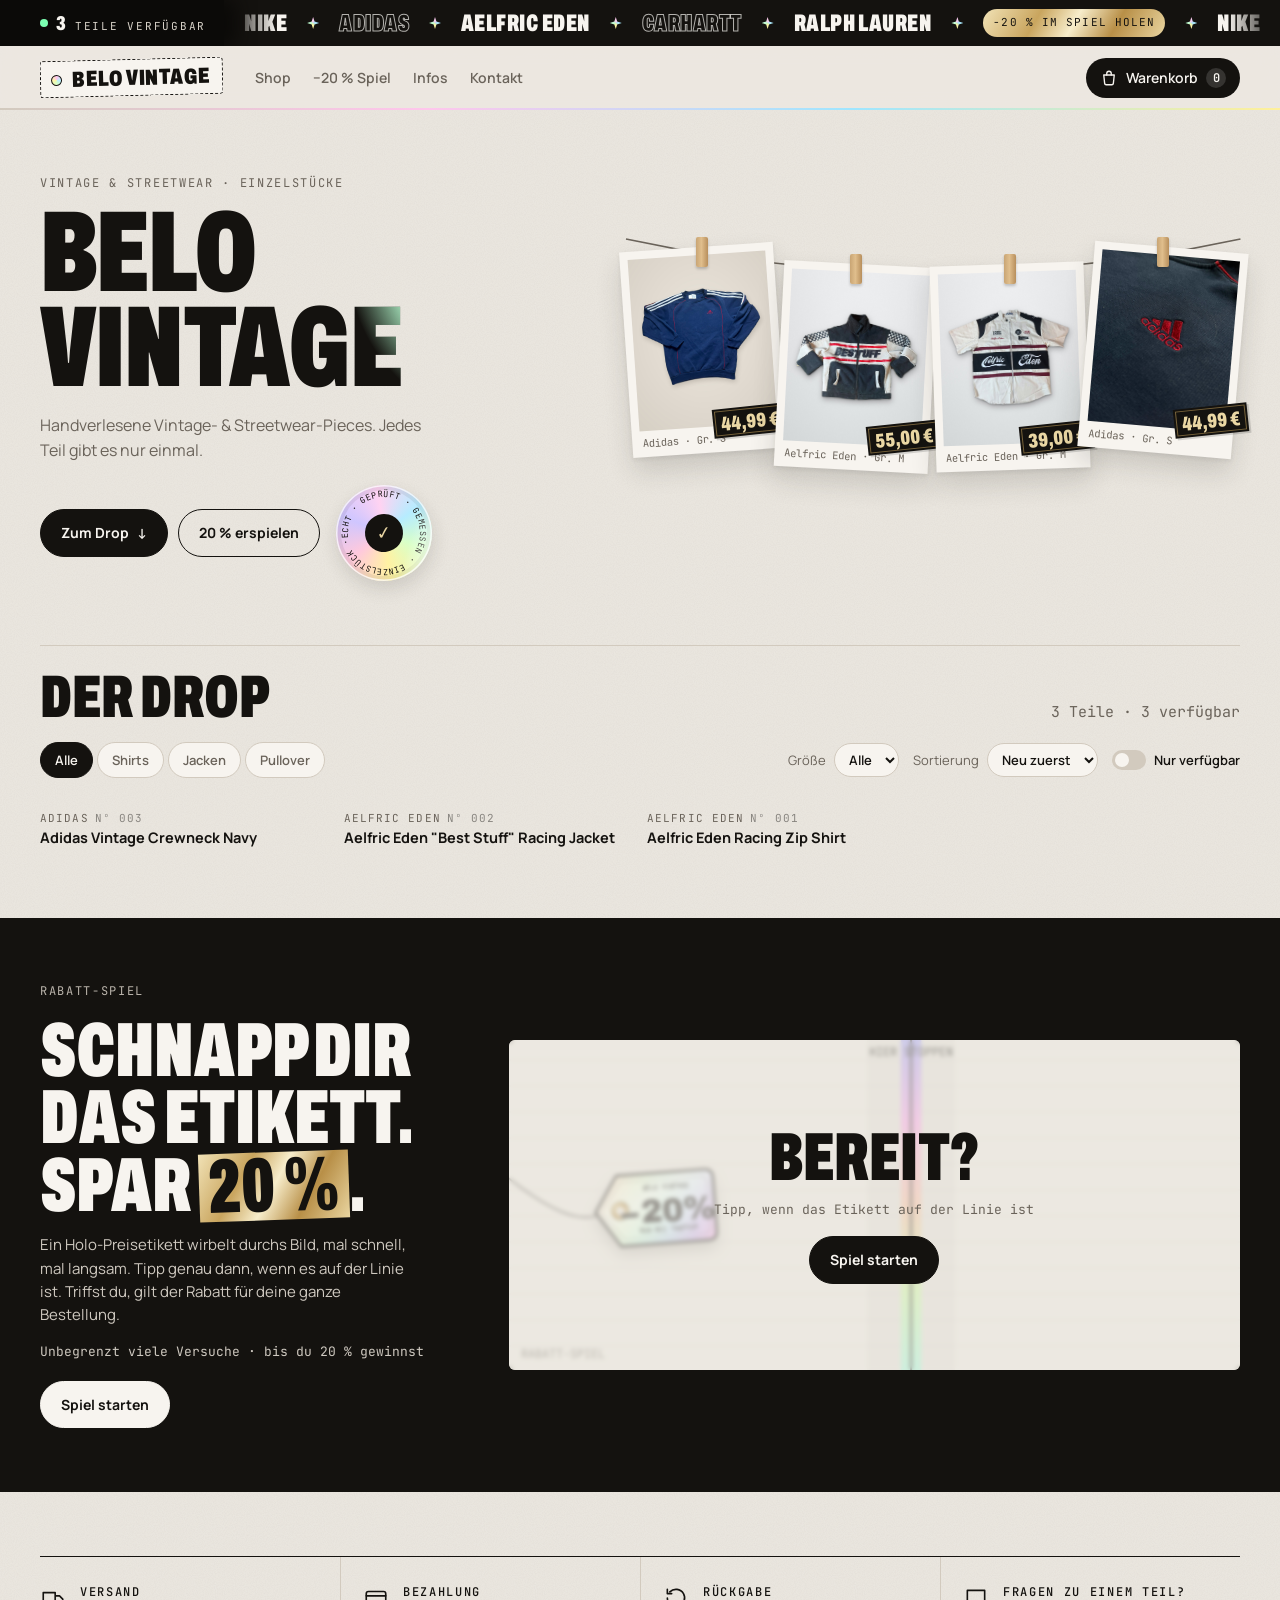
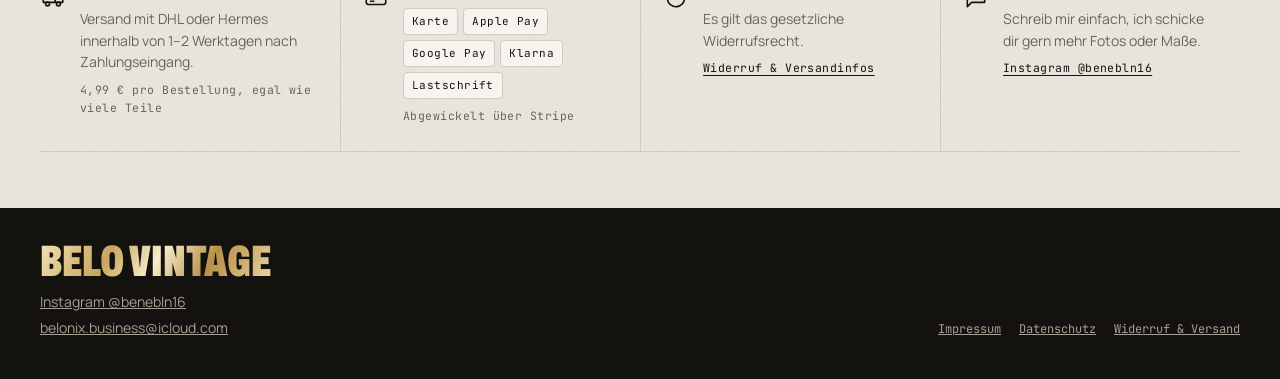
==== index.html @ 085a9367 "Refresh product data cache version" ====
<!doctype html>
<html lang="de">
<head>
<meta charset="utf-8">
<meta name="viewport" content="width=device-width, initial-scale=1, viewport-fit=cover">
<title>Vintage Shop</title>
<meta name="description" content="Handverlesene Vintage- und Streetwear-Teile. Jedes Teil gibt es nur einmal.">
<meta name="theme-color" content="#14120F">
<link rel="preconnect" href="https://fonts.googleapis.com">
<link rel="preconnect" href="https://fonts.gstatic.com" crossorigin>
<link rel="stylesheet" href="https://fonts.googleapis.com/css2?family=Archivo:wdth,wght@62..125,500;62..125,700;62..125,900&family=Manrope:wght@400;500;600;700&family=JetBrains+Mono:wght@400;500&display=swap">
<link rel="stylesheet" href="style.css?v=20261013-7">
</head>
<body>

<div class="drops">
  <a class="drops-live" href="#shop"><i aria-hidden="true"></i><span class="lv" id="lv" hidden><b id="live-v">0</b> im Shop</span><span class="lv-sep" id="lv-sep" hidden></span><span><b id="drops-n">0</b> <span class="hide-s">Teile</span> verfügbar</span></a>
  <div class="drops-run" aria-hidden="true"><div class="track" id="ticker"></div></div>
</div>

<header class="bar">
  <a class="logo" href="#" aria-label="Zur Startseite"><span class="hole" aria-hidden="true"></span><span id="logo">VINTAGE</span></a>
  <nav class="links">
    <a href="#shop">Shop</a>
    <a href="#spiel">−20 % Spiel</a>
    <a href="#info">Infos</a>
    <a href="#kontakt">Kontakt</a>
  </nav>
  <div class="bar-r">
    <span class="live" id="live"><i></i><span id="live-n">0</span> verfügbar</span>
    <button class="cartbtn" id="cart-btn" type="button" aria-label="Warenkorb öffnen, 0 Teile">
      <svg viewBox="0 0 24 24" fill="none" stroke="currentColor" stroke-width="1.8" stroke-linecap="round" stroke-linejoin="round" aria-hidden="true"><path d="M5 8h14l-1.2 11.2a2 2 0 0 1-2 1.8H8.2a2 2 0 0 1-2-1.8z"/><path d="M9 8V6a3 3 0 0 1 6 0v2"/></svg>
      <span class="lbl">Warenkorb</span><span class="cnt" id="cart-n">0</span>
    </button>
  </div>
</header>

<section class="hero">
  <div class="hero-txt">
    <p class="kicker mono">Vintage &amp; Streetwear · Einzelstücke</p>
    <h1 id="hero-name">VINTAGE</h1>
    <p class="slogan" id="hero-slogan"></p>
    <div class="hero-cta">
      <a class="btn" href="#shop">Zum Drop <span aria-hidden="true">↓</span></a>
      <a class="btn line" href="#spiel" id="hero-game">20 % erspielen</a>
      <div class="seal" aria-hidden="true">
        <svg viewBox="0 0 120 120"><defs><path id="sealp" d="M60 60 m-45 0 a45 45 0 1 1 90 0 a45 45 0 1 1 -90 0"/></defs><text><textPath href="#sealp" textLength="282">ECHT · GEPRÜFT · GEMESSEN · EINZELSTÜCK ·</textPath></text></svg>
        <span class="seal-c">✓</span>
      </div>
    </div>
  </div>
  <div class="leine" id="leine" aria-label="Neue Teile"></div>
</section>

<main id="shop" class="wrap">
  <div class="shop-h">
    <h2>Der Drop</h2>
    <span class="mono muted" id="count"></span>
  </div>
  <div class="filterbar" id="filterbar">
    <div class="seg" id="cats" role="group" aria-label="Kategorie"></div>
    <div class="fright">
      <label class="field"><span>Größe</span><select id="f-size"><option value="">Alle</option></select></label>
      <label class="field"><span>Sortierung</span>
        <select id="f-sort">
          <option value="neu">Neu zuerst</option>
          <option value="preis-auf">Preis ↑</option>
          <option value="preis-ab">Preis ↓</option>
        </select></label>
      <label class="switch"><input type="checkbox" id="f-avail"><span class="knob" aria-hidden="true"></span>Nur verfügbar</label>
    </div>
  </div>
  <div class="grid" id="grid"></div>
</main>

<section class="game" id="spiel">
  <div class="game-in">
    <div class="game-txt">
      <p class="mono kicker">Rabatt-Spiel</p>
      <h2>Schnapp dir das Etikett. Spar <span class="hl">20&nbsp;%</span>.</h2>
      <p>Ein Holo-Preisetikett wirbelt durchs Bild, mal schnell, mal langsam. Tipp genau dann, wenn es auf der Linie ist. Triffst du, gilt der Rabatt für deine ganze Bestellung.</p>
      <div class="tries" id="tries"></div>
      <button class="btn" type="button" id="play-btn">Spiel starten</button>
    </div>
    <div class="stage" id="stage" tabindex="0" aria-label="Spielfeld. Tippen, Klicken oder Leertaste stoppt das Etikett.">
      <canvas id="gcv"></canvas>
      <div class="result" id="result"><div class="res-in" id="res-in"></div></div>
    </div>
  </div>
</section>

<section id="info" class="wrap"><div class="service">
  <div class="svc">
    <svg viewBox="0 0 24 24" aria-hidden="true"><path d="M3 7h11v9H3zM14 10h4l3 3v3h-7z"/><circle cx="7" cy="17.5" r="1.8"/><circle cx="17" cy="17.5" r="1.8"/></svg>
    <div><h3>Versand</h3><p id="ship-text"></p><p class="svc-sub" id="ship-cost"></p></div>
  </div>
  <div class="svc">
    <svg viewBox="0 0 24 24" aria-hidden="true"><rect x="3" y="6" width="18" height="12" rx="2"/><path d="M3 10h18M7 15h3"/></svg>
    <div><h3>Bezahlung</h3><div class="pay" id="pay-chips"></div><p class="svc-sub">Abgewickelt über Stripe</p></div>
  </div>
  <div class="svc">
    <svg viewBox="0 0 24 24" aria-hidden="true"><path d="M4 12a8 8 0 1 0 2.3-5.6"/><path d="M4 4v4h4"/></svg>
    <div><h3>Rückgabe</h3><p>Es gilt das gesetzliche Widerrufsrecht.</p><p class="svc-sub"><a href="widerruf.html">Widerruf &amp; Versandinfos</a></p></div>
  </div>
  <div class="svc">
    <svg viewBox="0 0 24 24" aria-hidden="true"><path d="M4 5h16v11H8l-4 4z"/></svg>
    <div><h3>Fragen zu einem Teil?</h3><p id="ask-text">Schreib mir einfach, ich schicke dir gern mehr Fotos oder Maße.</p><p class="svc-sub" id="ask-link"></p></div>
  </div>
</div></section>

<footer id="kontakt" class="foot">
  <div class="wrap foot-in">
    <div>
      <div class="foot-name" id="foot-name">VINTAGE</div>
      <div class="contact" id="contact"></div>
    </div>
    <nav class="legal"><a href="impressum.html">Impressum</a><a href="datenschutz.html">Datenschutz</a><a href="widerruf.html">Widerruf &amp; Versand</a></nav>
  </div>
</footer>

<!-- Produkt + Checkout (Seitenpanel / Bottom-Sheet) -->
<div class="scrim" id="scrim" hidden></div>
<aside class="drawer" id="drawer" role="dialog" aria-modal="true" aria-labelledby="d-title" hidden>
  <div class="d-head">
    <button class="icon-btn" id="d-back" type="button" aria-label="Zurück" hidden>←</button>
    <span class="mono d-step" id="d-step">Artikel</span>
    <button class="icon-btn" id="d-close" type="button" aria-label="Schließen">✕</button>
  </div>

  <section class="d-body" id="step-item">
    <div class="gal">
      <button class="cardbtn" id="card-btn" type="button"><span class="cb-holo" aria-hidden="true"></span>Holo-Karte</button>
      <div class="carousel" id="carousel"></div>
      <button class="gnav prev" id="g-prev" type="button" aria-label="Vorheriges Foto">‹</button>
      <button class="gnav next" id="g-next" type="button" aria-label="Nächstes Foto">›</button>
      <span class="gcount mono" id="g-count"></span>
    </div>
    <div class="thumbs" id="thumbs"></div>
    <p class="mono d-brand" id="d-brand"></p>
    <h2 id="d-title"></h2>
    <p class="d-price" id="d-price"></p>
    <dl class="specs" id="d-specs"></dl>
    <p class="d-desc" id="d-desc"></p>
    <div class="d-actions" id="d-actions"></div>
  </section>

  <section class="d-body" id="step-checkout" hidden>
    <h2 class="cart-h">Dein Warenkorb</h2>
    <div class="cartlist" id="cartlist"></div>
    <div class="cart-empty" id="cart-empty" hidden>
      <p>Dein Warenkorb ist leer.</p>
      <button class="buy ghost" type="button" id="cart-shop">Zum Shop</button>
    </div>
    <div id="cart-pay">
      <p class="cart-note mono">Jedes Teil gibt es nur einmal. Reserviert ist es erst nach der Zahlung.</p>
      <div class="sum" id="sum"></div>
      <div class="codeinfo" id="codeinfo" hidden></div>
      <div class="pay cart-pay-chips" id="cart-chips"></div>
      <p class="cart-addr">Lieferadresse und Zahlung gibst du auf der nächsten Seite ein.</p>
      <label class="agree"><input type="checkbox" id="c-agree"><span>Ich habe die <a href="widerruf.html" target="_blank">Widerrufsbelehrung</a> und die <a href="datenschutz.html" target="_blank">Datenschutzerklärung</a> gelesen.</span></label>
      <p class="err" id="c-err" role="alert"></p>
      <button class="buy" type="button" id="pay-btn">Zahlungspflichtig bestellen</button>
      <p class="demo-note" id="demo-note" hidden>Demo-Modus: Bezahlsystem noch nicht verbunden. Es wird nichts abgebucht.</p>
    </div>
  </section>

  <section class="d-body done" id="step-done" hidden>
    <div class="check-big" aria-hidden="true">✓</div>
    <h2>Danke für deine Bestellung!</h2>
    <p id="done-text"></p>
    <div class="ordercard" id="done-card"></div>
    <button class="buy ghost" type="button" id="done-close">Weiter stöbern</button>
  </section>
</aside>

<!-- Holo-Sammelkarte -->
<div class="tc-wrap" id="tc-wrap" hidden role="dialog" aria-modal="true" aria-label="Holo-Sammelkarte">
  <div class="tc-top"><span class="mono">Sammelkarte</span><button class="icon-btn" id="tc-close" type="button" aria-label="Schließen">✕</button></div>
  <div class="tc-stage" id="tc-stage">
    <div class="tc" id="tc">
      <div class="tc-face tc-front" id="tc-front"></div>
      <div class="tc-face tc-back" id="tc-back"></div>
    </div>
  </div>
  <p class="tc-hint mono" id="tc-hint">Bewegen zum Glänzen · Tippen zum Umdrehen</p>
  <button class="btn line tc-gyro" id="tc-gyro" type="button" hidden>Handy-Neigung aktivieren</button>
</div>

<div class="toast" id="toast" role="status" aria-live="polite"></div>

<script src="produkte.js?v=20261013-8"></script>
<script src="app.js?v=20261013-7"></script>
</body>
</html>
---- style.css ----
/* ==========================================================
   BELO VINTAGE – Design
   Idee: Hängeetikett-Logo, Wäscheleine mit echten Fotos,
   gelbe Preisaufkleber, warmes Greige wie ungebleichte Baumwolle.
   ========================================================== */
:root{
  --bg:#ECE8E1; --paper:#F7F4EF; --tile:#E1DBD1; --ink:#14120F; --muted:#6A635A; --line:#D2CABE;
  --tag:#D9C08A; --champ:#EAD7A4; --good:#2E5E48; --bad:#A3352A;
  --foil:linear-gradient(120deg,#F1E2B6 0%,#C9A55E 30%,#F7EDCB 50%,#B88F47 72%,#E9D5A0 100%);
  --display:"Archivo","Arial Narrow",Impact,sans-serif;
  --body:"Manrope",system-ui,-apple-system,"Segoe UI",sans-serif;
  --mono:"JetBrains Mono",ui-monospace,Menlo,monospace;
  color-scheme:light;
}
*{box-sizing:border-box}
html{scroll-behavior:smooth;scroll-padding-top:80px}
body{margin:0;background:var(--bg);color:var(--ink);font-family:var(--body);font-size:15px;line-height:1.55;-webkit-font-smoothing:antialiased}
img{max-width:100%;display:block}
a{color:inherit}
button{font:inherit;color:inherit}
[hidden]{display:none!important}
:focus-visible{outline:2px solid var(--ink);outline-offset:3px}
.mono{font-family:var(--mono)}
.muted{color:var(--muted)}
.wrap{max-width:1360px;margin:0 auto;padding-inline:clamp(16px,4vw,40px)}

/* Papier-Korn auf dem Hintergrund, wie ungebleichte Baumwolle */
body{background-color:var(--bg);background-image:url("data:image/svg+xml,%3Csvg xmlns='http://www.w3.org/2000/svg' width='160' height='160'%3E%3Cfilter id='n'%3E%3CfeTurbulence type='fractalNoise' baseFrequency='.9' numOctaves='2' stitchTiles='stitch'/%3E%3CfeColorMatrix values='0 0 0 0 .17 0 0 0 0 .16 0 0 0 0 .14 0 0 0 .07 0'/%3E%3C/filter%3E%3Crect width='160' height='160' filter='url(%23n)'/%3E%3C/svg%3E")}

/* Drop-Leiste ganz oben */
.drops{display:flex;align-items:stretch;height:46px;background:var(--ink);color:var(--paper);overflow:hidden;position:relative}
.drops-live{flex:none;display:flex;align-items:center;gap:8px;padding:0 18px 0 clamp(16px,4vw,40px);background:#0B0A08;font-family:var(--mono);font-size:11px;letter-spacing:.16em;text-transform:uppercase;text-decoration:none;color:#D9D3C9;position:relative;z-index:2;box-shadow:12px 0 18px #0B0A08}
.drops-live .lv b,.drops-live b{font-family:var(--display);font-weight:900;font-stretch:70%;font-size:20px;letter-spacing:0;color:var(--paper)}
.lv-sep{width:1px;height:16px;background:rgba(255,255,255,.2);margin:0 4px}
.drops-live i{width:8px;height:8px;border-radius:50%;background:#7CFFB2;box-shadow:0 0 0 0 rgba(124,255,178,.6);animation:ping 1.8s ease-out infinite}
@keyframes ping{0%{box-shadow:0 0 0 0 rgba(124,255,178,.55)}100%{box-shadow:0 0 0 10px rgba(124,255,178,0)}}
.drops-run{flex:1;min-width:0;display:flex;align-items:center;-webkit-mask-image:linear-gradient(90deg,transparent,#000 5%,#000 95%,transparent);mask-image:linear-gradient(90deg,transparent,#000 5%,#000 95%,transparent)}
.drops .track{display:flex;align-items:center;width:max-content;animation:tape 48s linear infinite}
.drops:hover .track{animation-play-state:paused}
.drops .m{font-family:var(--display);font-weight:900;font-stretch:62%;font-size:24px;line-height:1;text-transform:uppercase;letter-spacing:.02em;padding:0 20px;white-space:nowrap}
.drops .m.o{color:transparent;-webkit-text-stroke:1px rgba(248,246,242,.7)}
.drops .spark{flex:none;width:12px;height:12px;background:conic-gradient(from var(--holo-a),#ffc6ec,#9fe6ff,#fff09a,#b9ffd2,#ffc6ec);clip-path:polygon(50% 0,62% 38%,100% 50%,62% 62%,50% 100%,38% 62%,0 50%,38% 38%);animation:holospin 3s linear infinite}
.drops .note{font-family:var(--mono);font-size:11px;letter-spacing:.1em;text-transform:uppercase;white-space:nowrap;background:var(--foil);color:var(--ink);padding:5px 10px;border-radius:999px;margin:0 20px}
@keyframes tape{to{transform:translateX(-50%)}}
@media (max-width:520px){.hide-s{display:none}.drops .m{font-size:20px;padding:0 14px}}

/* Kopfzeile: Milchglas mit Holo-Linie */
.bar{position:sticky;top:env(safe-area-inset-top,0px);z-index:20;background:rgba(236,232,225,.92);-webkit-backdrop-filter:blur(14px) saturate(1.4);backdrop-filter:blur(14px) saturate(1.4);display:flex;align-items:center;gap:20px;padding:12px clamp(16px,4vw,40px)}
.bar::after{content:"";position:absolute;left:0;right:0;bottom:0;height:1.5px;background:linear-gradient(90deg,var(--line),#ffc6ec,#9fe6ff,#fff09a,#b9ffd2,var(--line),var(--line));background-size:200% 100%;animation:line 6s linear infinite}
@keyframes line{to{background-position:-200% 0}}
.logo{position:relative;display:inline-flex;align-items:center;gap:10px;text-decoration:none;font-family:var(--display);font-weight:900;font-stretch:72%;font-size:22px;letter-spacing:.02em;text-transform:uppercase;line-height:1;padding:7px 12px 6px 10px;border:1.5px dashed var(--ink);border-radius:3px;background:var(--paper);transform:rotate(-1.5deg)}
.logo .hole{width:11px;height:11px;border-radius:50%;border:1.5px solid var(--ink);background:conic-gradient(from var(--holo-a),#ffc6ec,#b8ecff,#d6ffc4,#fff3a6,#ffc6ec);flex:none;animation:holospin 4s linear infinite}
/* Holo-Folie im Logo: ein Glanzstreifen läuft alle paar Sekunden drüber */
#logo{background:linear-gradient(105deg,var(--ink) 0 38%,#7fd8ff 43%,#ff9fe0 47%,#ffe27a 51%,#8dffc0 55%,var(--ink) 61% 100%);background-size:300% 100%;background-position:100% 0;-webkit-background-clip:text;background-clip:text;color:transparent;animation:foil 4.5s cubic-bezier(.5,0,.3,1) infinite}
@keyframes foil{0%{background-position:100% 0}55%,100%{background-position:0 0}}
@property --holo-a{syntax:"<angle>";inherits:false;initial-value:0deg}
@keyframes holospin{to{--holo-a:360deg}}
.links{display:flex;gap:22px;margin-left:12px}
.links a{text-decoration:none;font-weight:600;font-size:14px;color:var(--muted)}
.links a:hover{color:var(--ink)}
.bar-r{margin-left:auto;display:flex;gap:10px;align-items:center}
.bar .live{display:none!important}
.live{display:inline-flex;align-items:center;gap:7px;font-family:var(--mono);font-size:12px;color:var(--muted)}
.live i{width:7px;height:7px;border-radius:50%;background:var(--good);box-shadow:0 0 0 3px rgba(46,94,72,.18)}
.cartbtn{display:inline-flex;align-items:center;gap:8px;background:var(--ink);color:var(--paper);border:0;border-radius:999px;padding:9px 14px;cursor:pointer;font-weight:600;font-size:14px}
.cartbtn svg{width:18px;height:18px}
.cartbtn .cnt{font-family:var(--mono);font-size:12px;min-width:20px;height:20px;border-radius:10px;display:grid;place-items:center;background:rgba(255,255,255,.14)}
.cartbtn.has .cnt{background:var(--foil);color:var(--ink)}
.cartbtn.bump{animation:bump .4s}
@keyframes bump{40%{transform:scale(1.12)}}
@media (max-width:820px){.links{display:none}.live{display:none}}
@media (max-width:420px){.cartbtn .lbl{display:none}}

/* Hero mit Wäscheleine */
.hero{display:grid;grid-template-columns:minmax(0,1fr) minmax(0,1.15fr);gap:clamp(20px,4vw,56px);align-items:center;padding:clamp(28px,5vw,64px) clamp(16px,4vw,40px) clamp(36px,5vw,72px);max-width:1360px;margin:0 auto}
.kicker{font-size:12px;letter-spacing:.14em;text-transform:uppercase;color:var(--muted);margin:0 0 14px}
.hero h1{margin:0;font-family:var(--display);font-weight:900;font-stretch:62%;font-size:clamp(64px,9vw,160px);line-height:.82;letter-spacing:-.01em;text-transform:uppercase;text-wrap:balance;
  /* Holo-Schimmer, folgt der Maus (Position kommt aus app.js) */
  background:radial-gradient(circle at var(--mx,30%) var(--my,45%),#ffc6ec 0,#9fe6ff 9%,#fff09a 16%,#b9ffd2 23%,rgba(43,41,37,0) 34%),linear-gradient(var(--ink),var(--ink));
  -webkit-background-clip:text;background-clip:text;color:transparent}
.hero{position:relative}
.seal{position:relative;width:96px;height:96px;margin-left:6px;border-radius:50%;flex:none;display:grid;place-items:center;
  background:conic-gradient(from var(--holo-a),#ffd3f2,#b6ecff,#d9ffc8,#fff2a3,#ffc9dc,#cfc6ff,#ffd3f2);
  box-shadow:inset 0 0 0 1.5px rgba(255,255,255,.75),inset 0 0 0 5px rgba(43,41,37,.08),0 8px 18px rgba(43,41,37,.14);
  animation:holospin 6s linear infinite;transform:rotate(-8deg);overflow:hidden}
.seal::after{content:"";position:absolute;inset:0;background:linear-gradient(115deg,transparent 35%,rgba(255,255,255,.85) 50%,transparent 65%);background-size:250% 100%;animation:sheen 3.2s ease-in-out infinite}
@keyframes sheen{0%{background-position:120% 0}60%,100%{background-position:-60% 0}}
.seal svg{position:absolute;inset:0;width:100%;height:100%;animation:turn 20s linear infinite}
.seal text{font-family:var(--mono);font-size:10.5px;letter-spacing:.06em;fill:var(--ink)}
.seal-c{position:relative;z-index:1;width:38px;height:38px;border-radius:50%;background:var(--ink);color:var(--champ);display:grid;place-items:center;font-weight:800;font-size:18px}
@keyframes turn{to{transform:rotate(360deg)}}
.slogan{max-width:40ch;color:var(--muted);margin:18px 0 22px;font-size:16px}
.hero-cta{display:flex;gap:10px;flex-wrap:wrap;align-items:center}
.btn{display:inline-flex;align-items:center;gap:8px;background:var(--ink);color:var(--paper);border:1.5px solid var(--ink);border-radius:999px;padding:12px 20px;font-weight:700;font-size:14px;text-decoration:none;cursor:pointer}
.btn:not(.line):hover{background:linear-gradient(var(--ink),var(--ink)) padding-box,conic-gradient(from var(--holo-a),#ffc6ec,#9fe6ff,#fff09a,#b9ffd2,#ffc6ec) border-box;border-color:transparent;color:var(--paper);animation:holospin 2.5s linear infinite}
.btn.line{background:none;color:var(--ink)}
.btn.line:hover{background:var(--foil);border-color:#B88F47}
.btn:disabled{opacity:.4;cursor:not-allowed}
.leine{position:relative;min-height:calc(clamp(100px,12vw,170px) * 1.25 + 100px)}
.leine svg.rope{position:absolute;left:0;top:0;width:100%;height:60px;overflow:visible}
.leine svg.rope path{fill:none;stroke:var(--muted);stroke-width:1.6}
.peg{position:absolute;top:0;width:clamp(100px,12vw,170px);margin:0;cursor:pointer;transform-origin:50% 0;animation:sway var(--d,5s) ease-in-out infinite alternate;background:none;border:0;padding:0}
.peg .pic{display:block;background:var(--paper);padding:8px 8px 26px;box-shadow:0 14px 26px rgba(43,41,37,.16),0 2px 4px rgba(43,41,37,.08);transform:rotate(var(--r,0deg))}
.peg img{width:100%;aspect-ratio:4/5;object-fit:cover;background:var(--tile)}
.peg .cap{position:absolute;left:10px;right:10px;bottom:6px;font-family:var(--mono);font-size:10.5px;color:var(--muted);text-align:left;white-space:nowrap;overflow:hidden;text-overflow:ellipsis}
.peg .pin{position:absolute;top:-10px;left:50%;width:12px;height:30px;margin-left:-6px;border-radius:2px;background:linear-gradient(90deg,#C9A574,#E0BE8C 45%,#B88F5C);box-shadow:0 2px 3px rgba(0,0,0,.2);z-index:2}
.peg .price{position:absolute;right:-8px;bottom:18px;background:var(--ink);color:var(--champ);outline:1px solid rgba(201,165,94,.55);outline-offset:-3px;font-family:var(--display);font-weight:900;font-stretch:70%;font-size:20px;line-height:1;padding:5px 8px 4px;transform:rotate(-6deg);box-shadow:2px 2px 0 rgba(0,0,0,.15)}
@keyframes sway{from{transform:rotate(-1.6deg)}to{transform:rotate(1.6deg)}}
@media (max-width:860px){.hero{grid-template-columns:1fr}}

/* Shop */
.shop-h{display:flex;flex-wrap:wrap;justify-content:space-between;align-items:baseline;gap:6px 16px;padding-top:24px;border-top:1px solid var(--line)}
.shop-h h2{white-space:nowrap}
.shop-h h2,.info h2{margin:0;font-family:var(--display);font-weight:900;font-stretch:66%;font-size:clamp(36px,5vw,60px);line-height:.9;text-transform:uppercase}
.filterbar{display:flex;justify-content:space-between;gap:14px;flex-wrap:wrap;align-items:center;padding-block:18px 22px}
.seg{display:flex;gap:4px;flex-wrap:wrap}
.seg button{border:1px solid var(--line);background:var(--paper);border-radius:999px;padding:7px 14px;font-weight:600;font-size:13px;cursor:pointer;color:var(--muted)}
.seg button[aria-pressed="true"]{background:var(--ink);border-color:var(--ink);color:var(--paper)}
.fright{display:flex;gap:14px;flex-wrap:wrap;align-items:center}
.field{display:flex;align-items:center;gap:8px;font-size:13px;color:var(--muted)}
.field select{font:inherit;font-weight:600;color:var(--ink);background:var(--paper);border:1px solid var(--line);border-radius:999px;padding:6px 10px}
.switch{display:inline-flex;align-items:center;gap:8px;font-size:13px;font-weight:600;cursor:pointer}
.switch input{position:absolute;opacity:0;width:1px;height:1px}
.switch .knob{width:34px;height:20px;border-radius:10px;background:var(--line);position:relative;transition:.2s}
.switch .knob::after{content:"";position:absolute;left:3px;top:3px;width:14px;height:14px;border-radius:50%;background:var(--paper);transition:.2s}
.switch input:checked+.knob{background:var(--ink)}
.switch input:checked+.knob::after{left:17px}
.switch input:focus-visible+.knob{outline:2px solid var(--ink);outline-offset:2px}

.grid{display:grid;grid-template-columns:repeat(4,minmax(0,1fr));gap:30px 14px;padding-bottom:40px}
@media (max-width:1050px){.grid{grid-template-columns:repeat(3,minmax(0,1fr))}}
@media (max-width:720px){.grid{grid-template-columns:repeat(2,minmax(0,1fr));gap:24px 10px}}
.card{display:flex;flex-direction:column;gap:10px;background:none;border:0;padding:0;text-align:left;cursor:pointer;min-width:0}
.media{position:relative;display:block;aspect-ratio:4/5;max-width:100%;background:var(--tile);overflow:hidden;border-radius:4px}
.media img{position:absolute;inset:0;width:100%;height:100%;object-fit:cover;transition:opacity .35s,transform .6s}
.media img.alt{opacity:0}
.card:hover .media img.alt{opacity:1}
.card:hover .media img{transform:scale(1.03)}
.media{transform:perspective(900px) rotateX(var(--rx,0deg)) rotateY(var(--ry,0deg));transition:transform .25s ease-out,box-shadow .25s}
.card:hover .media{box-shadow:0 18px 30px rgba(43,41,37,.16)}
.media::after{content:"";position:absolute;inset:0;z-index:1;pointer-events:none;background:linear-gradient(115deg,transparent 30%,rgba(255,198,236,.45) 42%,rgba(159,230,255,.45) 50%,rgba(255,240,154,.45) 58%,transparent 70%);background-size:250% 100%;background-position:130% 0;mix-blend-mode:soft-light;transition:background-position 1s ease}
.card:hover .media::after{background-position:-30% 0}
.meta .no{color:var(--ink);opacity:.45;margin-left:6px}
.pill{position:absolute;left:8px;top:8px;font-family:var(--mono);font-size:11px;letter-spacing:.06em;text-transform:uppercase;background:var(--paper);padding:3px 8px;border-radius:3px;z-index:2}
.pill.new{background:var(--ink);color:var(--paper)}
.pill.incart{background:var(--good);color:#fff}
.size{position:absolute;right:8px;top:8px;font-family:var(--mono);font-size:11px;background:var(--paper);padding:3px 7px;border-radius:3px;z-index:2}
.sticker{position:absolute;right:8px;bottom:10px;z-index:2;background:var(--ink);color:var(--champ);outline:1px solid rgba(201,165,94,.55);outline-offset:-3px;font-family:var(--display);font-weight:900;font-stretch:70%;font-size:24px;line-height:1;padding:6px 9px 5px;transform:rotate(-4deg);box-shadow:2px 2px 0 rgba(0,0,0,.16)}
.sticker s{font-size:15px;opacity:.55;margin-right:5px}
.card.sold .media img{filter:grayscale(1);opacity:.5}
.card.sold .sticker{background:var(--line);color:var(--muted);outline:0;text-decoration:line-through}
.meta{display:grid;gap:2px}
.meta .b{font-family:var(--mono);font-size:11px;letter-spacing:.1em;text-transform:uppercase;color:var(--muted)}
.meta .t{font-weight:700;font-size:14.5px;line-height:1.3}
.empty{grid-column:1/-1;color:var(--muted);padding:40px 0}

/* Spiel */
.game{background:var(--ink);color:var(--paper);margin-block:30px 0}
.game-in{max-width:1360px;margin:0 auto;display:grid;grid-template-columns:minmax(0,.8fr) minmax(0,1.4fr);gap:clamp(24px,4vw,56px);align-items:center;padding:clamp(36px,5vw,64px) clamp(16px,4vw,40px)}
@media (max-width:860px){.game-in{grid-template-columns:1fr}}
.game .kicker{color:#B9B3AA}
.game h2{margin:0 0 14px;font-family:var(--display);font-weight:900;font-stretch:62%;font-size:clamp(46px,6vw,84px);line-height:.88;text-transform:uppercase;text-wrap:balance}
.hl{background:var(--foil);color:var(--ink);padding:0 .12em;display:inline-block;transform:rotate(-2deg)}
.game-txt p{color:#CFC9C0;max-width:42ch;margin:0 0 16px}
.tries{display:flex;gap:6px;align-items:center;font-family:var(--mono);font-size:13px;margin-bottom:18px;color:#CFC9C0}
.tries i{width:12px;height:12px;border:1.5px solid var(--paper);border-radius:2px}
.tries i.on{background:var(--champ);border-color:var(--champ)}
.game .btn{background:var(--paper);color:var(--ink);border-color:var(--paper)}
.game .btn:hover{background:var(--foil);border-color:transparent;color:var(--ink)}
.stage{position:relative;height:clamp(240px,30vw,330px);background:var(--bg);border-radius:6px;overflow:hidden;cursor:crosshair;user-select:none;-webkit-user-select:none;touch-action:manipulation;color:var(--ink)}
.stage canvas{position:absolute;inset:0;width:100%;height:100%}
.result{position:absolute;inset:0;display:grid;place-items:center;text-align:center;background:rgba(236,232,225,.62);-webkit-backdrop-filter:blur(2px);backdrop-filter:blur(2px);padding:16px}
.res-in{display:grid;gap:12px;justify-items:center}
.res-in .btn{background:var(--ink);color:var(--paper);border-color:var(--ink);margin-top:4px;touch-action:manipulation}
.res-in .btn.line{background:none;color:var(--ink)}
@media (max-width:520px){.res-in .big{font-size:40px}.res-in .sub{font-size:12px}.codebox{font-size:15px}}
.res-in .big{font-family:var(--display);font-weight:900;font-stretch:62%;font-size:clamp(40px,6vw,68px);line-height:.9;text-transform:uppercase}
.res-in .win{color:var(--good)}.res-in .near{color:#A8701A}.res-in .lose{color:var(--bad)}
.res-in .sub{font-family:var(--mono);font-size:13px;color:var(--muted)}
.codebox{display:flex;gap:6px;align-items:center;background:var(--foil);padding:6px 6px 6px 14px;font-family:var(--mono);font-size:18px;letter-spacing:.1em;border-radius:3px}
.codebox button{background:var(--ink);color:var(--paper);border:0;border-radius:2px;padding:8px 12px;font-weight:700;font-size:12px;cursor:pointer}

/* Service-Leiste */
.service{display:grid;grid-template-columns:repeat(4,minmax(0,1fr));border-top:1px solid var(--ink);border-bottom:1px solid var(--line);margin-block:64px 56px}
.svc{display:flex;gap:14px;padding:26px 22px 26px 0;min-width:0}
.svc+.svc{padding-left:22px;border-left:1px solid var(--line)}
.svc svg{flex:none;width:26px;height:26px;fill:none;stroke:var(--ink);stroke-width:1.5;stroke-linecap:round;stroke-linejoin:round;margin-top:2px}
.svc h3{margin:0 0 6px;font-family:var(--mono);font-weight:500;font-size:12px;letter-spacing:.14em;text-transform:uppercase}
.svc p{margin:0;font-size:14px;color:var(--muted);max-width:34ch}
.svc .svc-sub{margin-top:8px;font-family:var(--mono);font-size:11.5px;letter-spacing:.04em}
.svc a{color:var(--ink);text-underline-offset:3px}
.pay{display:flex;flex-wrap:wrap;gap:5px}
.pay span{font-family:var(--mono);font-size:11px;letter-spacing:.04em;padding:4px 8px;border:1px solid var(--line);border-radius:4px;background:var(--paper);color:var(--ink);white-space:nowrap}
@media (max-width:1000px){.service{grid-template-columns:repeat(2,minmax(0,1fr))}.svc:nth-child(3){padding-left:0;border-left:0}.svc:nth-child(n+3){border-top:1px solid var(--line)}}
@media (max-width:600px){.service{grid-template-columns:1fr}.svc,.svc+.svc{padding:20px 0;border-left:0}.svc+.svc{border-top:1px solid var(--line)}}

/* Footer */
.foot{background:var(--ink);color:var(--paper)}
.foot .contact a,.foot .legal a{color:#A79F93}
.foot-name{background:var(--foil);-webkit-background-clip:text;background-clip:text;color:transparent}
.foot-in{display:flex;justify-content:space-between;gap:20px;flex-wrap:wrap;padding-block:34px 40px}
.foot-name{font-family:var(--display);font-weight:900;font-stretch:62%;font-size:44px;line-height:.9;text-transform:uppercase}
.contact{display:flex;flex-direction:column;gap:4px;margin-top:10px;font-size:14px}
.contact a{color:var(--muted)}
.legal{display:flex;gap:18px;flex-wrap:wrap;align-items:flex-end;font-family:var(--mono);font-size:12px}
.legal a{color:var(--muted)}

/* Drawer (Artikel + Kasse) */
.scrim{position:fixed;inset:0;background:rgba(43,41,37,.4);z-index:40}
.drawer{position:fixed;top:0;right:0;bottom:0;width:min(480px,100%);background:var(--paper);z-index:41;display:flex;flex-direction:column;box-shadow:-20px 0 40px rgba(0,0,0,.12)}
@media (max-width:600px){.drawer{top:auto;height:92dvh;border-radius:16px 16px 0 0}}
.d-head{display:flex;align-items:center;justify-content:space-between;padding:14px 16px;border-bottom:1px solid var(--line)}
.d-step{font-size:12px;letter-spacing:.1em;text-transform:uppercase;color:var(--muted)}
.icon-btn{width:36px;height:36px;border-radius:50%;border:1px solid var(--line);background:var(--bg);cursor:pointer}
.d-body{overflow:auto;padding:18px 18px calc(24px + env(safe-area-inset-bottom,0px));flex:1}
.gal{position:relative}
.carousel{display:flex;overflow-x:auto;scroll-snap-type:x mandatory;scrollbar-width:none;border-radius:6px;background:var(--tile)}
.carousel::-webkit-scrollbar{display:none}
.carousel img{flex:0 0 100%;aspect-ratio:4/5;object-fit:cover;scroll-snap-align:start;cursor:zoom-in}
.gnav{position:absolute;top:50%;transform:translateY(-50%);width:36px;height:36px;border-radius:50%;border:0;background:rgba(248,246,242,.9);cursor:pointer;font-size:20px}
.gnav.prev{left:8px}.gnav.next{right:8px}
.gnav:disabled{opacity:0;pointer-events:none}
.gcount{position:absolute;right:10px;bottom:10px;background:rgba(248,246,242,.9);padding:2px 8px;border-radius:3px;font-size:11px}
.thumbs{display:flex;gap:6px;overflow-x:auto;margin-top:8px}
.thumbs button{flex:0 0 52px;padding:0;border:2px solid transparent;border-radius:4px;overflow:hidden;cursor:pointer;background:none}
.thumbs button[aria-current="true"]{border-color:var(--ink)}
.thumbs img{width:100%;aspect-ratio:4/5;object-fit:cover}
.d-brand{font-size:12px;letter-spacing:.1em;text-transform:uppercase;color:var(--muted);margin:16px 0 4px}
.d-body h2{margin:0;font-size:22px;line-height:1.2}
.d-price{display:inline-block;margin:10px 0 14px;background:var(--ink);color:var(--champ);outline:1px solid rgba(201,165,94,.55);outline-offset:-3px;font-family:var(--display);font-weight:900;font-stretch:70%;font-size:28px;line-height:1;padding:6px 10px 5px;transform:rotate(-2deg)}
.d-price s{font-size:18px;opacity:.55;margin-right:6px}
.specs{display:grid;grid-template-columns:auto 1fr;gap:6px 14px;margin:0 0 14px;font-size:14px;border-top:1px solid var(--line);padding-top:12px}
.specs dt{font-family:var(--mono);font-size:12px;color:var(--muted);padding-top:2px}
.specs dd{margin:0}
.d-desc{color:var(--muted);margin:0 0 18px}
.d-actions{display:grid;gap:8px}
.buy{display:block;width:100%;background:var(--ink);color:var(--paper);border:1.5px solid var(--ink);border-radius:999px;padding:14px;font-weight:700;font-size:15px;cursor:pointer;text-align:center}
.buy.ghost{background:none;color:var(--ink)}
.buy:disabled{opacity:.5;cursor:wait}
.soldbox{background:var(--tile);padding:14px;border-radius:6px;color:var(--muted)}
.cart-h{margin-bottom:14px!important}
.cartlist{display:grid;gap:12px;margin-bottom:16px}
.crow{display:grid;grid-template-columns:64px minmax(0,1fr) auto;gap:12px;align-items:center}
.crow-open{padding:0;border:0;background:var(--tile);border-radius:4px;overflow:hidden;cursor:pointer}
.crow-open img{aspect-ratio:4/5;object-fit:cover;width:100%}
.crow-t{display:grid;gap:1px;font-size:13px;min-width:0}
.crow-t span{color:var(--muted)}
.crow-t .cp{font-family:var(--mono);color:var(--ink)}
.rm{border:0;background:none;cursor:pointer;color:var(--muted);font-size:16px;padding:6px}
.cart-note{font-size:12px;color:var(--muted)}
.sum{display:grid;grid-template-columns:1fr auto;gap:6px;padding-block:12px;border-top:1px solid var(--line);border-bottom:1px solid var(--line);font-variant-numeric:tabular-nums}
.sum .disc{color:var(--good);font-weight:600}
.sum .tot{font-weight:800;font-size:17px}
.codeinfo{margin-top:12px;background:#F3EAD4;border:1px dashed #B88F47;border-radius:6px;padding:10px 12px;font-size:13px}
.codeinfo b{font-family:var(--mono)}
.cart-pay-chips{margin:14px 0 6px}
.cart-addr{font-size:12.5px;color:var(--muted);margin:0 0 14px}
.agree{display:flex;gap:10px;font-size:13px;align-items:flex-start;margin-bottom:8px}
.agree input{margin-top:3px}
.hint{font-size:12px;color:var(--muted);margin:0 0 6px}
.err{color:var(--bad);font-size:13px;min-height:1em;margin:0 0 8px}
.demo-note{font-size:12px;color:var(--muted);text-align:center}
.done{text-align:center}
.check-big{width:64px;height:64px;border-radius:50%;background:var(--good);color:#fff;display:grid;place-items:center;font-size:32px;margin:20px auto 10px}
.ordercard{background:var(--bg);border-radius:6px;padding:14px;margin:14px 0;display:grid;gap:6px;text-align:left;font-size:14px}

.toast{position:fixed;left:50%;bottom:calc(20px + env(safe-area-inset-bottom,0px));transform:translate(-50%,20px);opacity:0;pointer-events:none;background:var(--ink);color:var(--paper);padding:11px 16px;border-radius:999px;font-size:14px;z-index:60;transition:.25s;max-width:calc(100% - 32px)}
.toast.show{opacity:1;transform:translate(-50%,0)}

@media (prefers-reduced-motion:reduce){.drops .track,.drops .spark,.drops-live i,.bar::after,.peg,#logo,.logo .hole,.seal,.seal::after,.seal svg{animation:none}.media{transform:none!important}html{scroll-behavior:auto}}

/* ===== Holo-Sammelkarte ===== */
.cardbtn{position:absolute;left:10px;top:10px;z-index:3;display:inline-flex;align-items:center;gap:7px;background:var(--ink);color:var(--champ);border:0;border-radius:999px;padding:7px 12px 7px 8px;font-family:var(--mono);font-size:11px;letter-spacing:.1em;text-transform:uppercase;cursor:pointer;box-shadow:0 4px 12px rgba(0,0,0,.2)}
.cb-holo{width:16px;height:16px;border-radius:4px;background:conic-gradient(from var(--holo-a),#ffc6ec,#9fe6ff,#fff09a,#b9ffd2,#ffc6ec);animation:holospin 3s linear infinite}
.tc-wrap{position:fixed;inset:0;z-index:55;background:radial-gradient(ellipse at 50% 40%,#2A2620 0%,#0B0A08 70%);display:flex;flex-direction:column;align-items:center;justify-content:center;gap:18px;padding:calc(16px + env(safe-area-inset-top,0px)) 16px calc(16px + env(safe-area-inset-bottom,0px));color:var(--paper);touch-action:none}
.tc-top{position:absolute;top:calc(14px + env(safe-area-inset-top,0px));left:16px;right:16px;display:flex;justify-content:space-between;align-items:center;font-size:11px;letter-spacing:.16em;text-transform:uppercase;color:#A79F93}
.tc-top .icon-btn{background:rgba(255,255,255,.08);border-color:rgba(255,255,255,.15);color:var(--paper)}
.tc-stage{perspective:1100px;width:min(320px,78vw,calc((100dvh - 190px) * .714));aspect-ratio:5/7}
.tc{position:relative;width:100%;height:100%;transform-style:preserve-3d;transform:rotateX(var(--rx,0deg)) rotateY(calc(var(--ry,0deg) + var(--flip,0deg)));transition:transform .12s ease-out;cursor:pointer}
.tc.flipping{transition:transform .7s cubic-bezier(.3,1.3,.5,1)}
.tc-face{position:absolute;inset:0;border-radius:16px;overflow:hidden;backface-visibility:hidden;-webkit-backface-visibility:hidden;padding:10px;background:var(--foil);box-shadow:0 30px 60px rgba(0,0,0,.55),0 0 0 1px rgba(255,255,255,.08)}
.tc-back{transform:rotateY(180deg)}
.tc-in{position:relative;height:100%;border-radius:9px;overflow:hidden;background:#15130F;display:flex;flex-direction:column;color:var(--paper)}
.tc-head{display:flex;justify-content:space-between;align-items:center;padding:9px 11px 7px;font-family:var(--mono);font-size:10px;letter-spacing:.14em;text-transform:uppercase;color:var(--champ)}
.tc-pic{position:relative;margin:0 9px;flex:1;min-height:0;border-radius:6px;overflow:hidden;background:var(--tile);box-shadow:inset 0 0 0 1px rgba(234,215,164,.5)}
.tc-pic img{width:100%;height:100%;object-fit:cover}
.tc-name{padding:9px 11px 2px;font-family:var(--display);font-weight:900;font-stretch:66%;font-size:clamp(20px,6.4vw,26px);line-height:.95;text-transform:uppercase}
.tc-stats{display:grid;grid-template-columns:repeat(3,1fr);margin:8px 9px 9px;border-top:1px solid rgba(234,215,164,.3)}
.tc-stats div{padding:7px 4px 0;text-align:center;min-width:0}
.tc-stats div+div{border-left:1px solid rgba(234,215,164,.3)}
.tc-stats small{display:block;font-family:var(--mono);font-size:8.5px;letter-spacing:.12em;color:#A79F93;text-transform:uppercase}
.tc-stats b{display:block;font-family:var(--display);font-weight:900;font-stretch:70%;font-size:17px;color:var(--champ);white-space:nowrap;overflow:hidden;text-overflow:ellipsis}
.tc-one{position:absolute;right:8px;bottom:8px;width:52px;height:52px;border-radius:50%;display:grid;place-items:center;font-family:var(--display);font-weight:900;font-stretch:70%;font-size:17px;color:var(--ink);background:conic-gradient(from var(--holo-a),#ffd3f2,#b6ecff,#d9ffc8,#fff2a3,#ffd3f2);animation:holospin 5s linear infinite;box-shadow:0 4px 10px rgba(0,0,0,.35);transform:rotate(-10deg)}
.tc-one small{display:block;font-family:var(--mono);font-size:7px;font-weight:500;letter-spacing:.08em;margin-top:-8px}
/* Holo-Folie + Lichtreflex, gesteuert über --px/--py (Bewegung) */
.tc-holo,.tc-glare{position:absolute;inset:0;pointer-events:none;border-radius:inherit}
.tc-holo{background:repeating-linear-gradient(115deg,transparent 0%,transparent 9%,rgba(255,159,214,.55) 12%,rgba(142,227,255,.55) 15%,rgba(255,243,138,.55) 18%,rgba(157,255,198,.5) 21%,transparent 25%,transparent 34%);background-size:260% 260%;background-position:var(--px,50%) var(--py,50%);mix-blend-mode:screen;opacity:.55}
.tc-holo::after{content:"";position:absolute;inset:0;background-image:radial-gradient(rgba(255,255,255,.9) .6px,transparent 1.2px);background-size:9px 9px;opacity:.18}
.tc-glare{background:radial-gradient(circle at var(--gx,50%) var(--gy,30%),rgba(255,255,255,.35) 0%,rgba(255,255,255,.06) 30%,transparent 55%);mix-blend-mode:soft-light}
.tc-back .tc-in{padding:14px 14px 12px;gap:10px}
.tc-back h4{margin:0;font-family:var(--mono);font-weight:500;font-size:10px;letter-spacing:.16em;text-transform:uppercase;color:var(--champ)}
.tc-back dl{margin:0;display:grid;grid-template-columns:auto 1fr;gap:6px 12px;font-size:13px;border-top:1px solid rgba(234,215,164,.3);padding-top:10px}
.tc-back dt{font-family:var(--mono);font-size:10.5px;color:#A79F93;text-transform:uppercase;letter-spacing:.08em;padding-top:2px}
.tc-back dd{margin:0}
.tc-back .tc-big{font-family:var(--display);font-weight:900;font-stretch:62%;font-size:40px;line-height:.9;text-transform:uppercase;background:var(--foil);-webkit-background-clip:text;background-clip:text;color:transparent;margin-top:auto}
.tc-back .tc-foot{font-family:var(--mono);font-size:10px;letter-spacing:.1em;color:#A79F93;text-transform:uppercase}
.tc-hint{font-size:11px;letter-spacing:.12em;text-transform:uppercase;color:#A79F93;margin:0;text-align:center}
.tc-gyro{color:var(--paper);border-color:rgba(255,255,255,.35)}
.tc-gyro:hover{color:var(--ink)}
@media (prefers-reduced-motion:reduce){.cb-holo,.tc-one{animation:none}.tc{transition:none}}
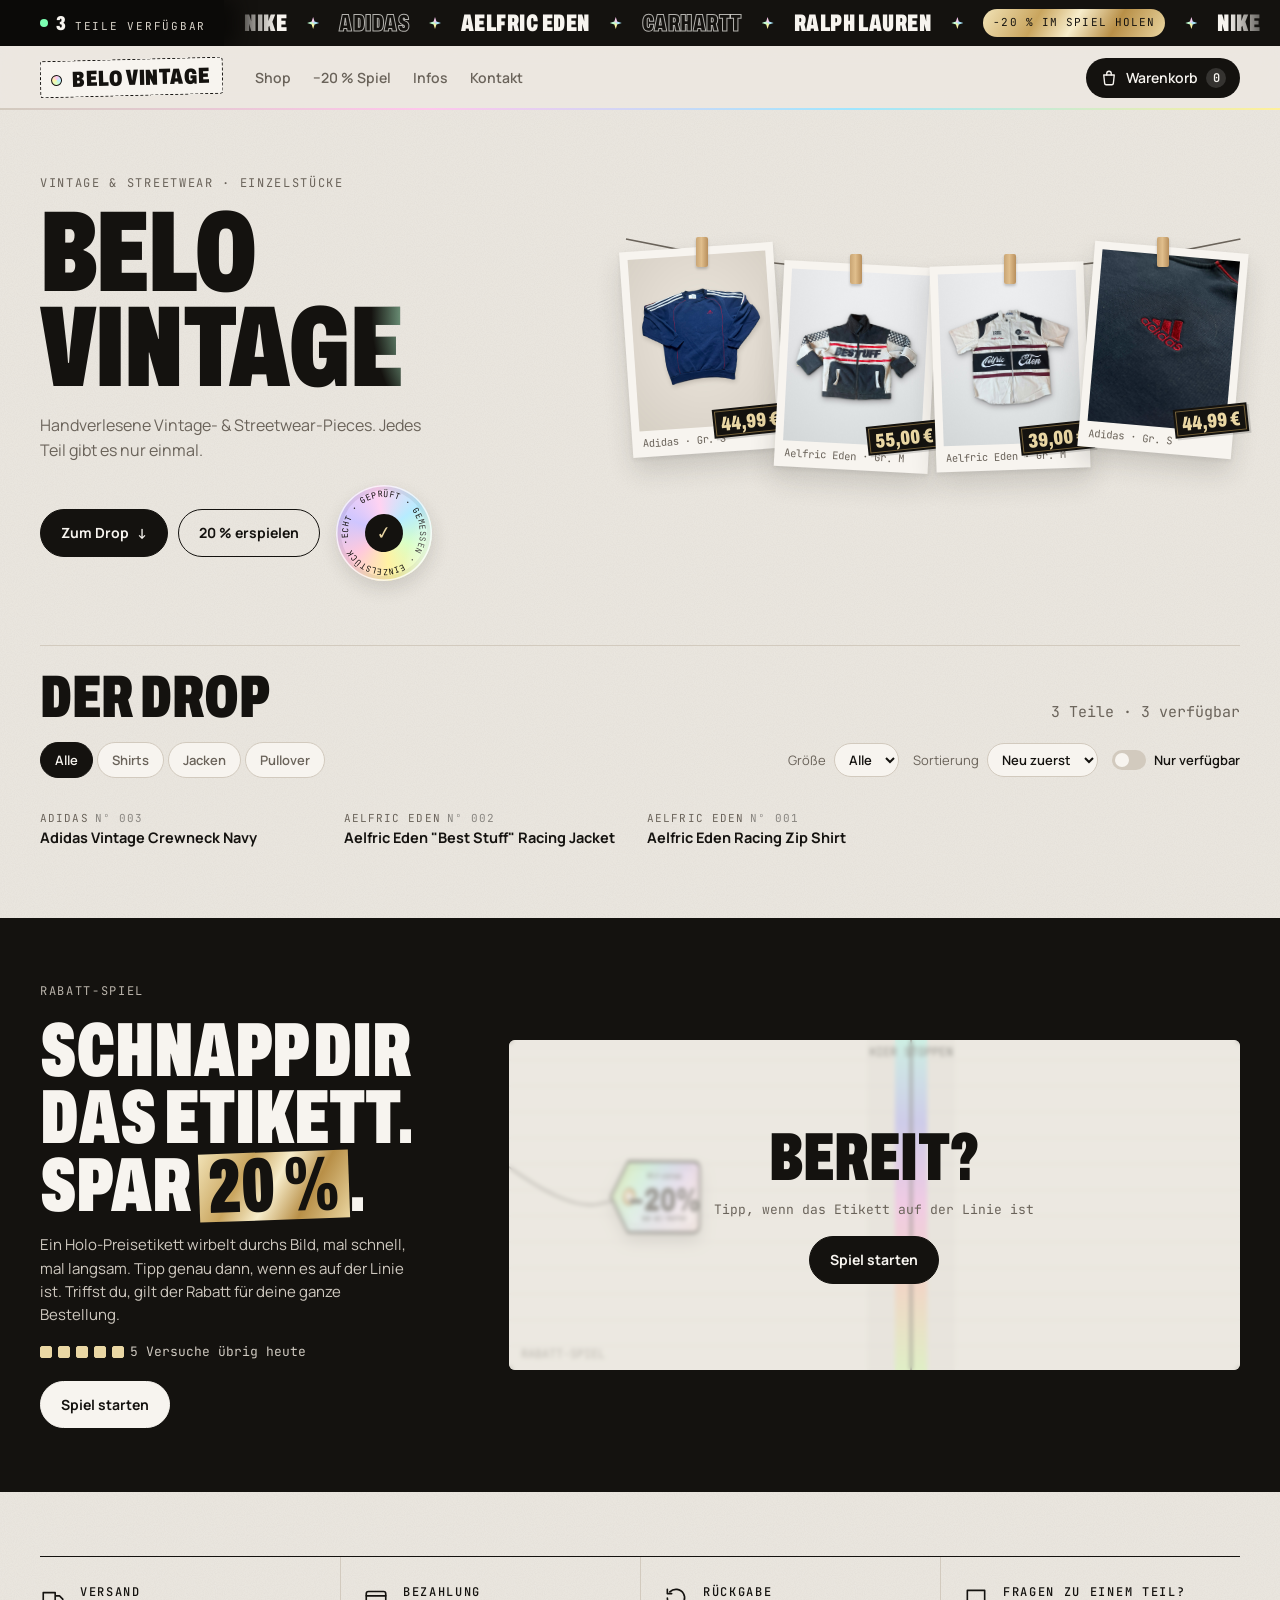
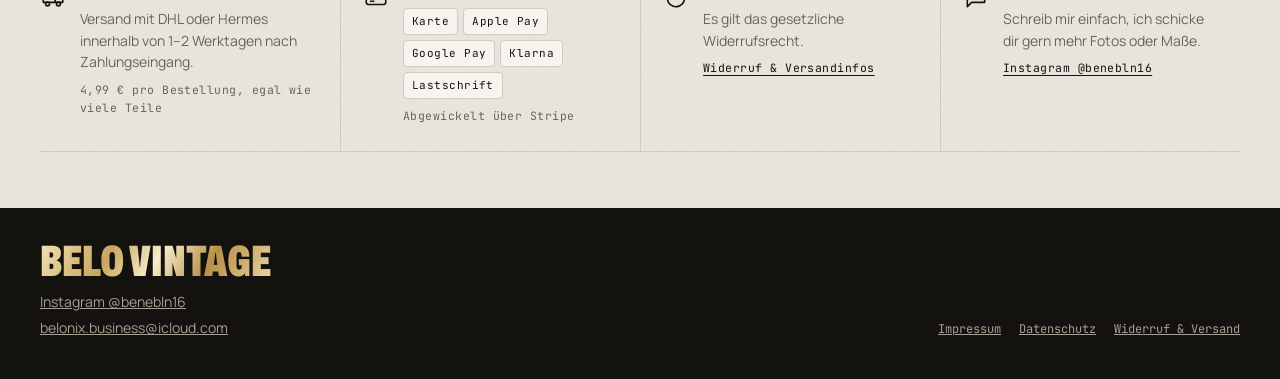
==== commit 28162df2: "Refresh game script cache version" ====
--- a/index.html
+++ b/index.html
@@ -189,6 +189,6 @@
 <div class="toast" id="toast" role="status" aria-live="polite"></div>
 
 <script src="produkte.js?v=20261013-8"></script>
-<script src="app.js?v=20261013-7"></script>
+<script src="app.js?v=20261013-8"></script>
 </body>
 </html>
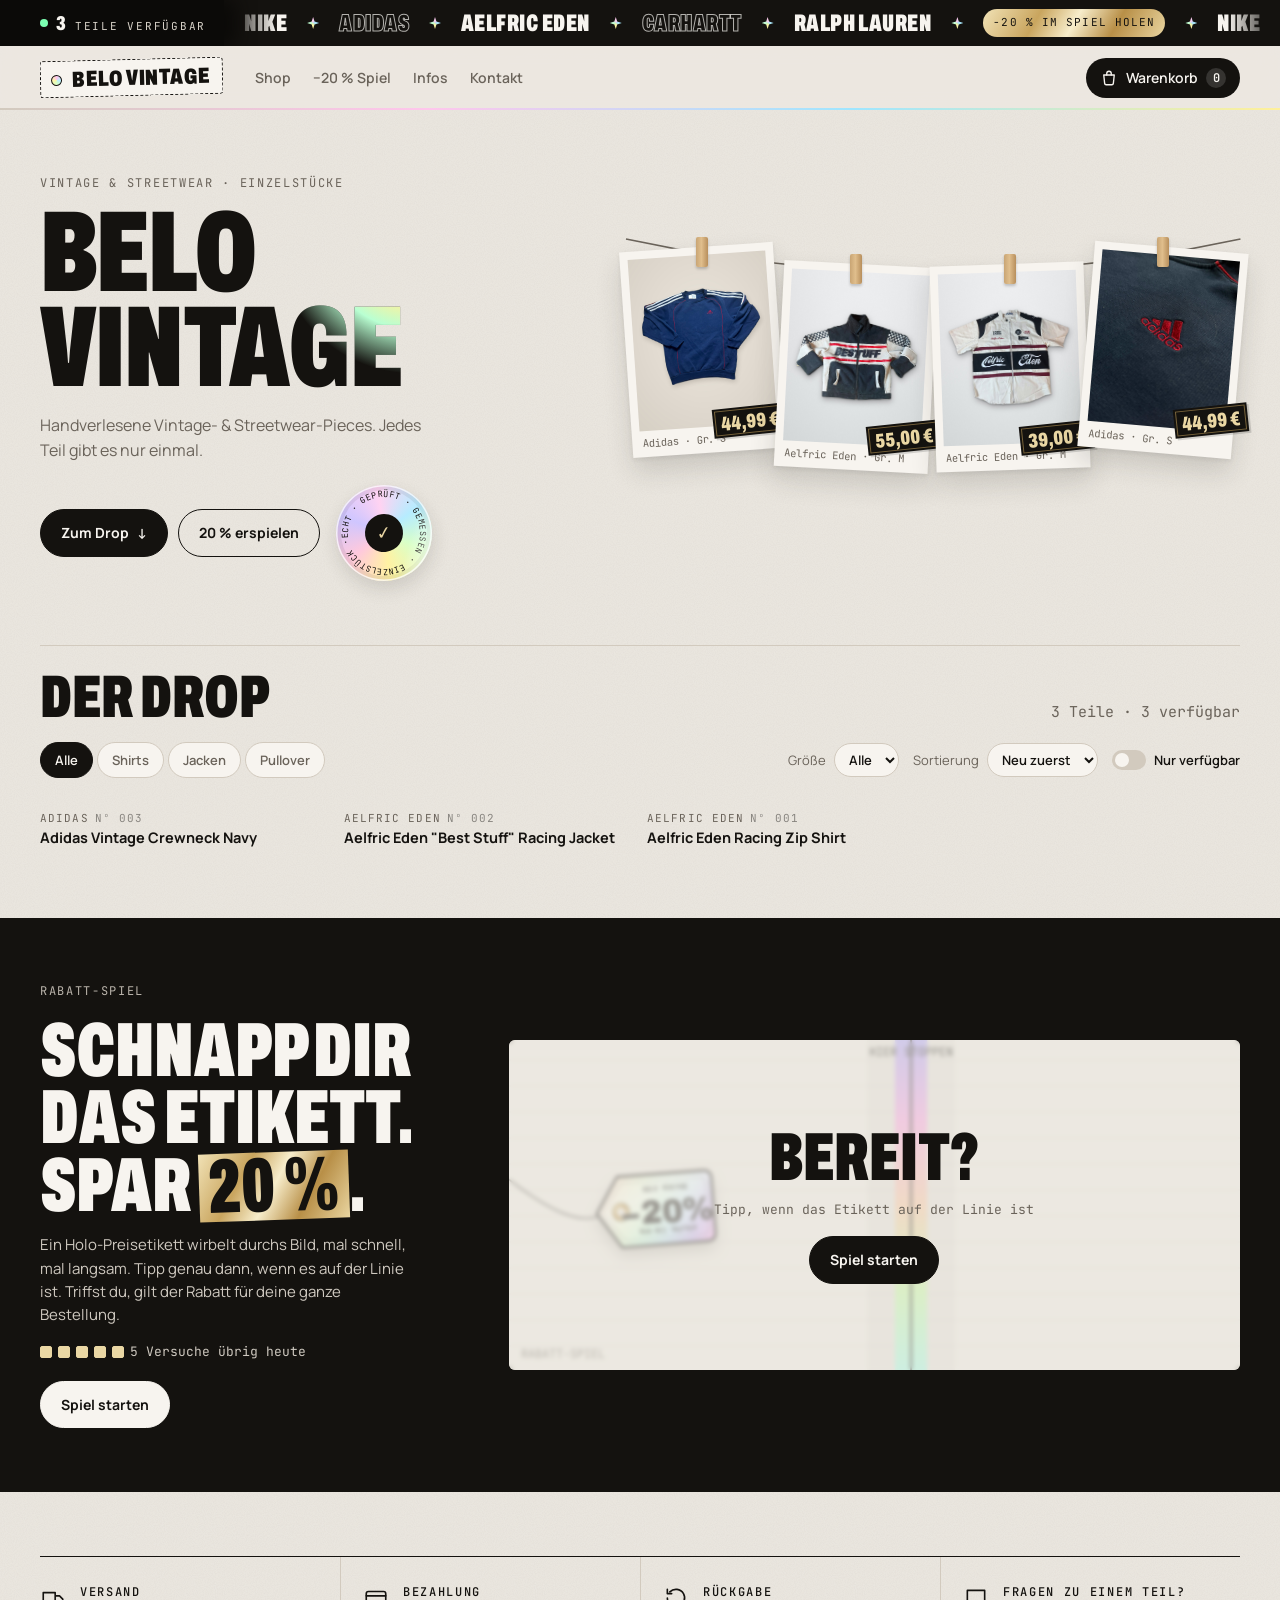
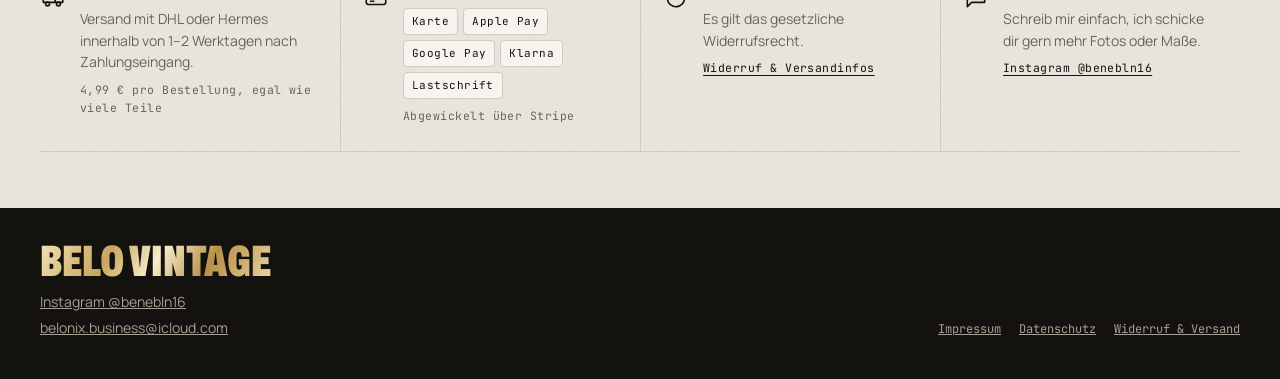
==== commit adc786a8: "Add coupon section to cart and refresh assets" ====
--- a/index.html
+++ b/index.html
@@ -9,7 +9,7 @@
 <link rel="preconnect" href="https://fonts.googleapis.com">
 <link rel="preconnect" href="https://fonts.gstatic.com" crossorigin>
 <link rel="stylesheet" href="https://fonts.googleapis.com/css2?family=Archivo:wdth,wght@62..125,500;62..125,700;62..125,900&family=Manrope:wght@400;500;600;700&family=JetBrains+Mono:wght@400;500&display=swap">
-<link rel="stylesheet" href="style.css?v=20261013-7">
+<link rel="stylesheet" href="style.css?v=20261013-9">
 </head>
 <body>
 
@@ -154,7 +154,20 @@
     <div id="cart-pay">
       <p class="cart-note mono">Jedes Teil gibt es nur einmal. Reserviert ist es erst nach der Zahlung.</p>
       <div class="sum" id="sum"></div>
-      <div class="codeinfo" id="codeinfo" hidden></div>
+      <section class="coupon-box" aria-label="Gutscheincode">
+        <button class="coupon-toggle" id="coupon-toggle" type="button" aria-expanded="false" aria-controls="coupon-form">
+          <span>＋ Gutscheincode oder Rabatt</span><span class="coupon-arrow" aria-hidden="true">⌄</span>
+        </button>
+        <div class="coupon-form" id="coupon-form" hidden>
+          <label for="coupon-input">Gutscheincode</label>
+          <div class="coupon-row">
+            <input id="coupon-input" type="text" autocomplete="off" placeholder="z. B. BELO20-VXCT" maxlength="40">
+            <button class="buy" id="coupon-apply" type="button">Einlösen</button>
+          </div>
+          <p class="coupon-status" id="coupon-status" role="status" aria-live="polite"></p>
+        </div>
+        <div class="codeinfo" id="codeinfo" hidden></div>
+      </section>
       <div class="pay cart-pay-chips" id="cart-chips"></div>
       <p class="cart-addr">Lieferadresse und Zahlung gibst du auf der nächsten Seite ein.</p>
       <label class="agree"><input type="checkbox" id="c-agree"><span>Ich habe die <a href="widerruf.html" target="_blank">Widerrufsbelehrung</a> und die <a href="datenschutz.html" target="_blank">Datenschutzerklärung</a> gelesen.</span></label>
@@ -189,6 +202,6 @@
 <div class="toast" id="toast" role="status" aria-live="polite"></div>
 
 <script src="produkte.js?v=20261013-8"></script>
-<script src="app.js?v=20261013-8"></script>
+<script src="app.js?v=20261013-9"></script>
 </body>
 </html>
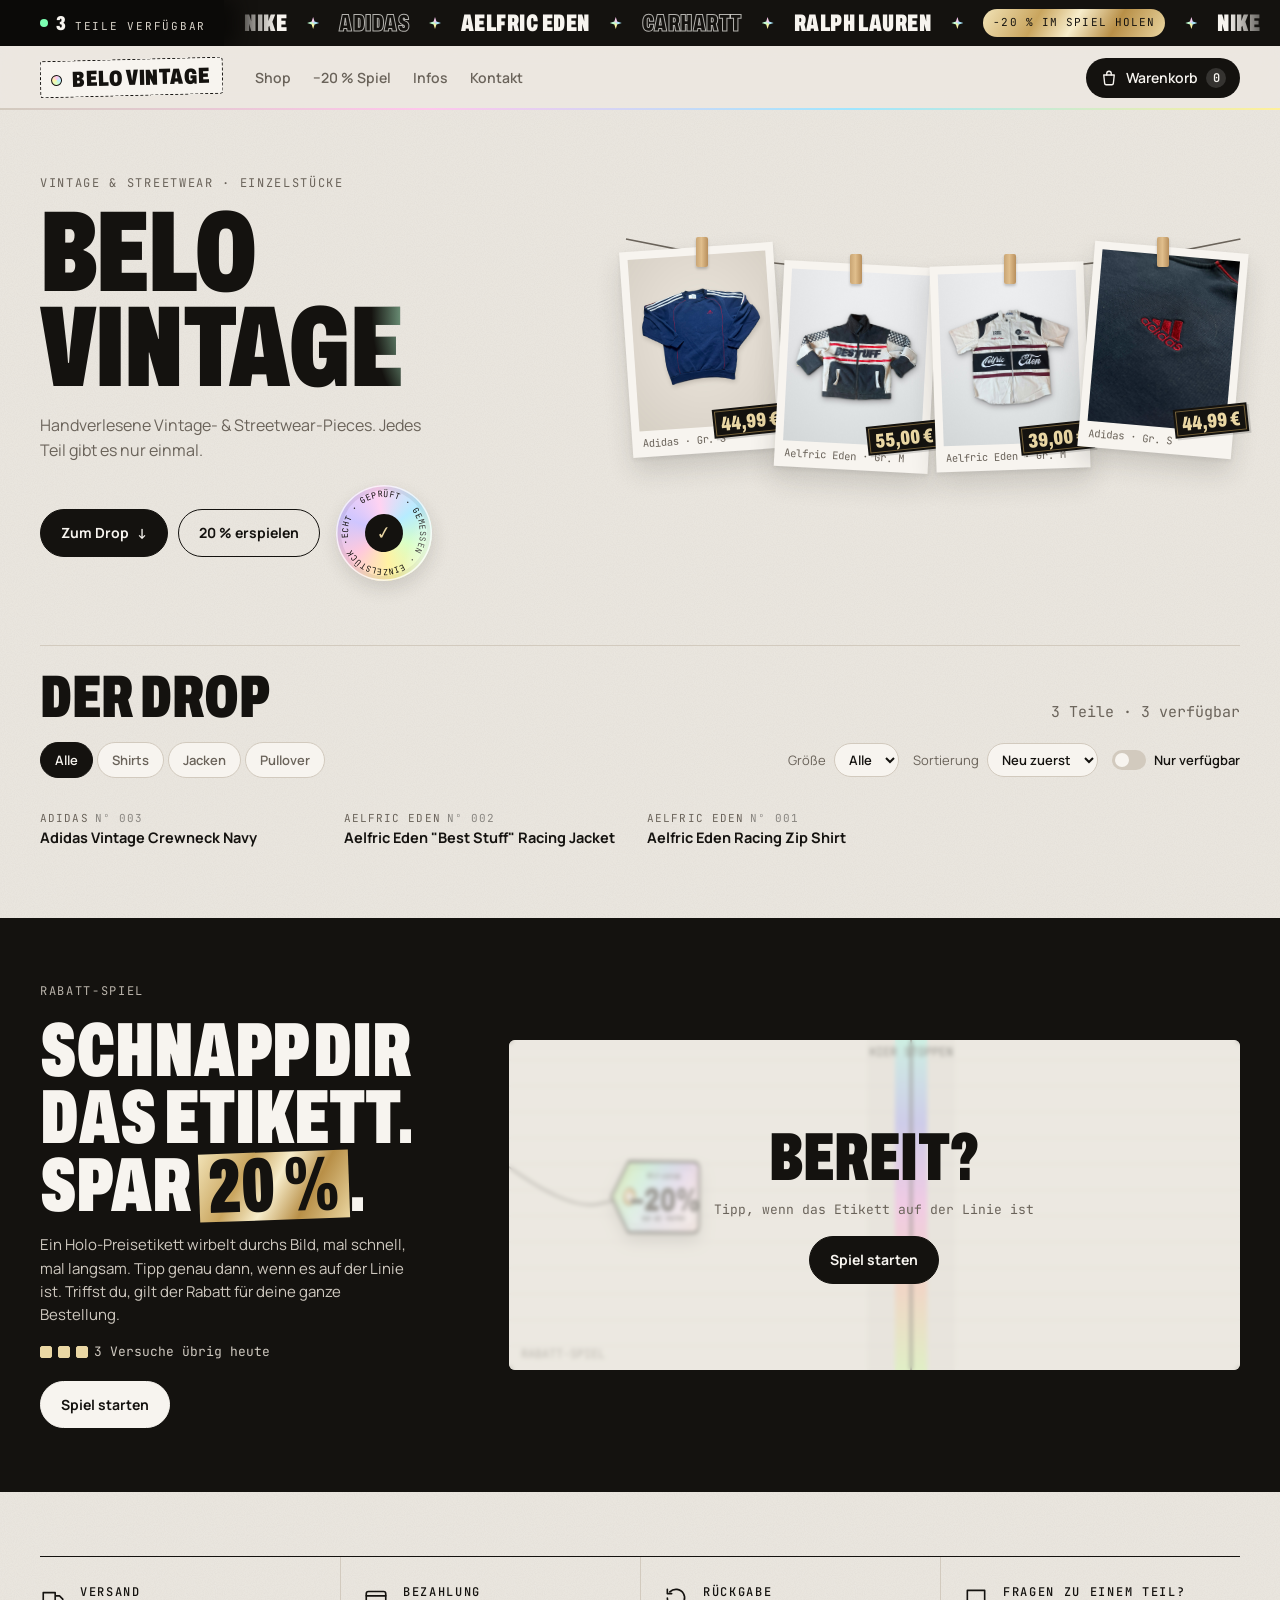
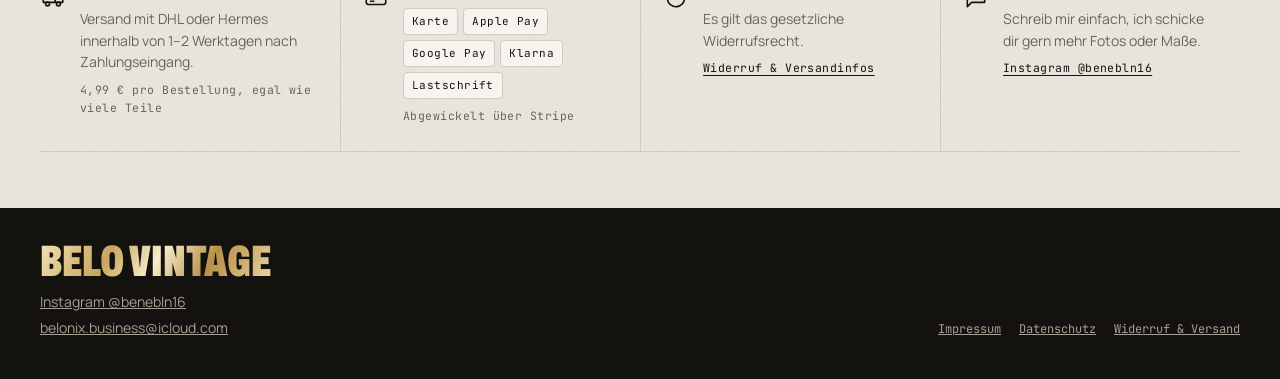
==== commit 62b70695: "Add browser favicon and site preview metadata" ====
--- a/index.html
+++ b/index.html
@@ -6,6 +6,16 @@
 <title>Vintage Shop</title>
 <meta name="description" content="Handverlesene Vintage- und Streetwear-Teile. Jedes Teil gibt es nur einmal.">
 <meta name="theme-color" content="#14120F">
+<link rel="icon" type="image/svg+xml" href="/favicon.svg?v=20261013-1">
+<meta property="og:type" content="website">
+<meta property="og:site_name" content="BELO VINTAGE">
+<meta property="og:title" content="BELO VINTAGE – Vintage &amp; Streetwear">
+<meta property="og:description" content="Handverlesene Vintage- &amp; Streetwear-Pieces. Jedes Teil gibt es nur einmal.">
+<meta property="og:url" content="https://belovintage.de/">
+<meta property="og:image" content="https://belovintage.de/favicon.svg">
+<meta name="twitter:card" content="summary">
+<meta name="twitter:title" content="BELO VINTAGE – Vintage &amp; Streetwear">
+<meta name="twitter:description" content="Handverlesene Vintage- &amp; Streetwear-Pieces. Jedes Teil gibt es nur einmal.">
 <link rel="preconnect" href="https://fonts.googleapis.com">
 <link rel="preconnect" href="https://fonts.gstatic.com" crossorigin>
 <link rel="stylesheet" href="https://fonts.googleapis.com/css2?family=Archivo:wdth,wght@62..125,500;62..125,700;62..125,900&family=Manrope:wght@400;500;600;700&family=JetBrains+Mono:wght@400;500&display=swap">
--- a/style.css
+++ b/style.css
@@ -308,3 +308,17 @@
 .tc-gyro{color:var(--paper);border-color:rgba(255,255,255,.35)}
 .tc-gyro:hover{color:var(--ink)}
 @media (prefers-reduced-motion:reduce){.cb-holo,.tc-one{animation:none}.tc{transition:none}}
+
+/* Gutscheincode im Warenkorb */
+.coupon-box{margin:14px 0;border:1px solid var(--line);border-radius:6px;overflow:hidden;background:var(--paper)}
+.coupon-toggle{width:100%;display:flex;justify-content:space-between;align-items:center;gap:12px;padding:13px 12px;background:transparent;border:0;text-align:left;font:600 13px var(--body);cursor:pointer;color:var(--ink)}
+.coupon-arrow{font-size:18px;transition:transform .2s}
+.coupon-toggle[aria-expanded="true"] .coupon-arrow{transform:rotate(180deg)}
+.coupon-form{padding:0 12px 12px}
+.coupon-form label{display:block;margin-bottom:6px;font:11px var(--mono);letter-spacing:.08em;text-transform:uppercase;color:var(--muted)}
+.coupon-row{display:grid;grid-template-columns:minmax(0,1fr) auto;gap:7px}
+.coupon-row input{min-width:0;width:100%;border:1px solid var(--line);border-radius:999px;padding:11px 13px;background:var(--bg);color:var(--ink);font:13px var(--mono);text-transform:uppercase}
+.coupon-row .buy{width:auto;padding:10px 15px;font-size:13px}
+.coupon-status{margin:8px 0 0;font-size:12px;color:var(--muted)}
+.coupon-status.success{color:var(--good);font-weight:700}
+.coupon-status.error{color:var(--bad)}
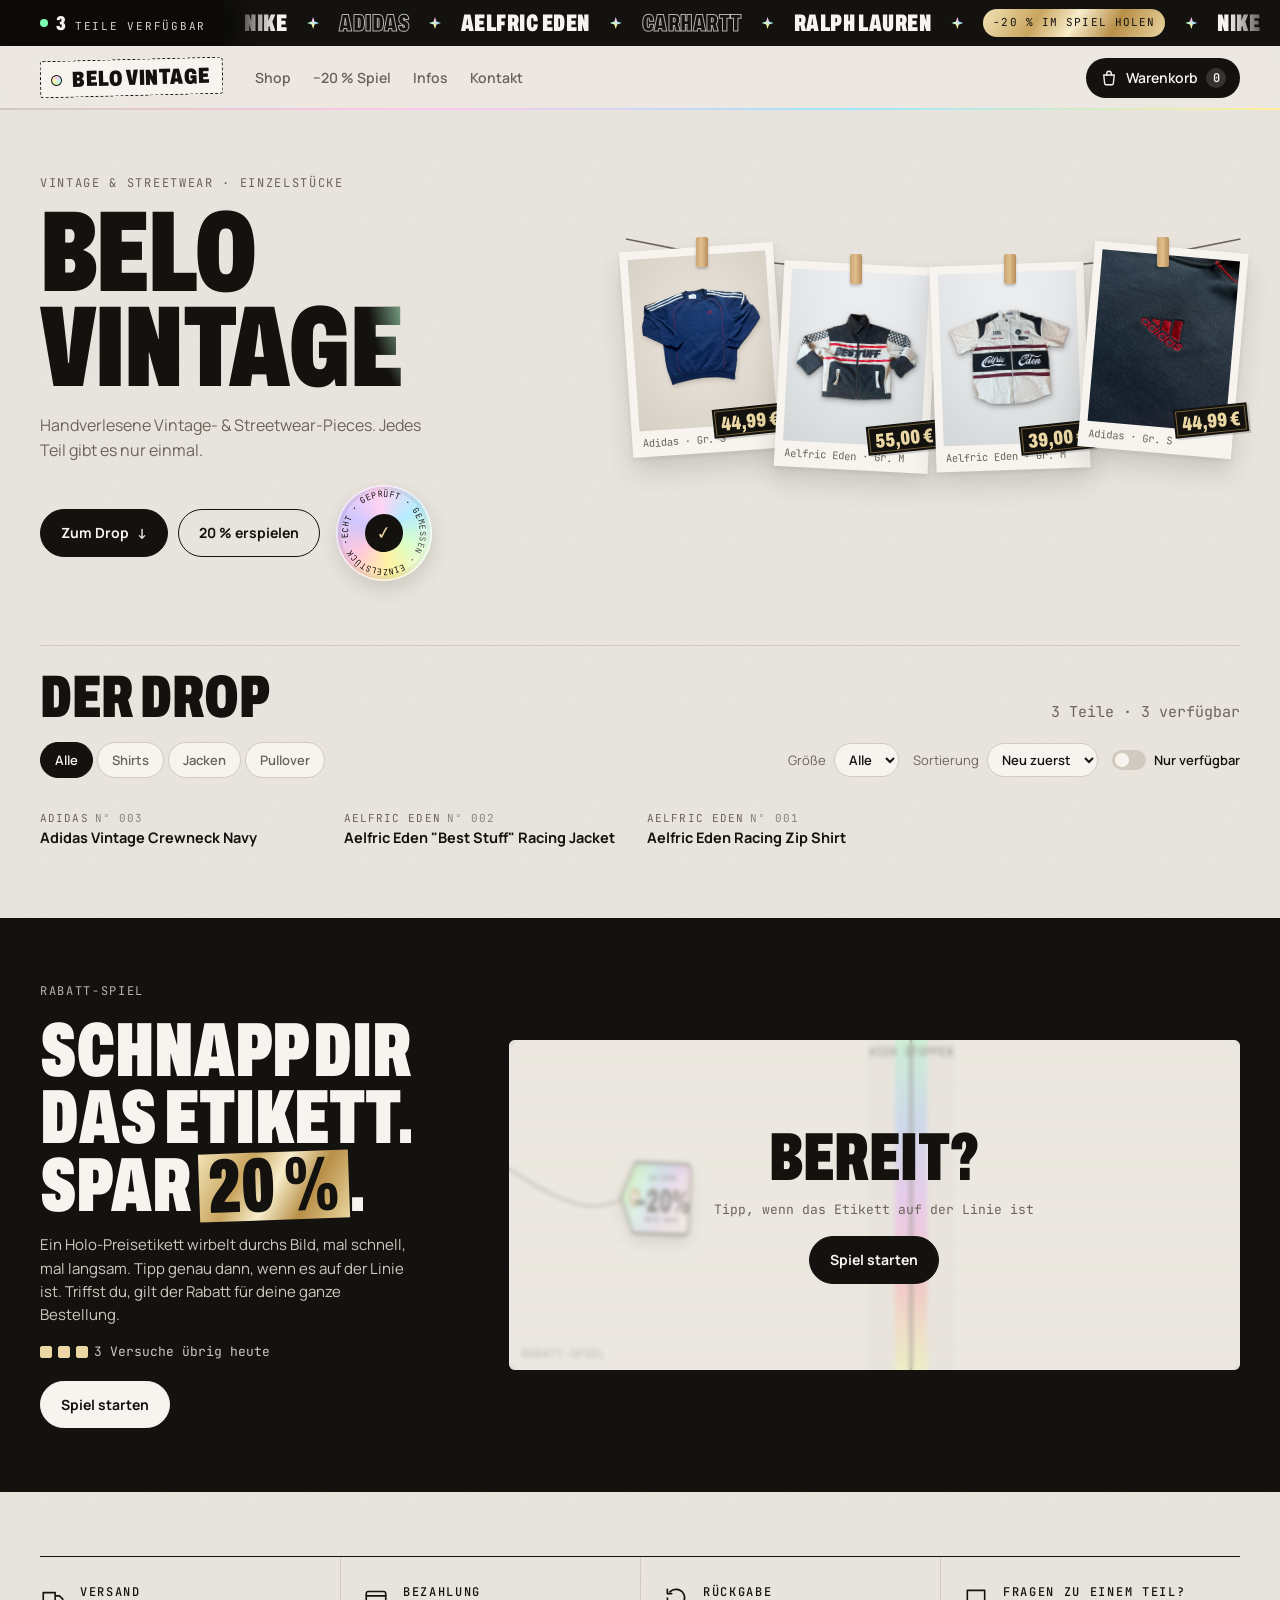
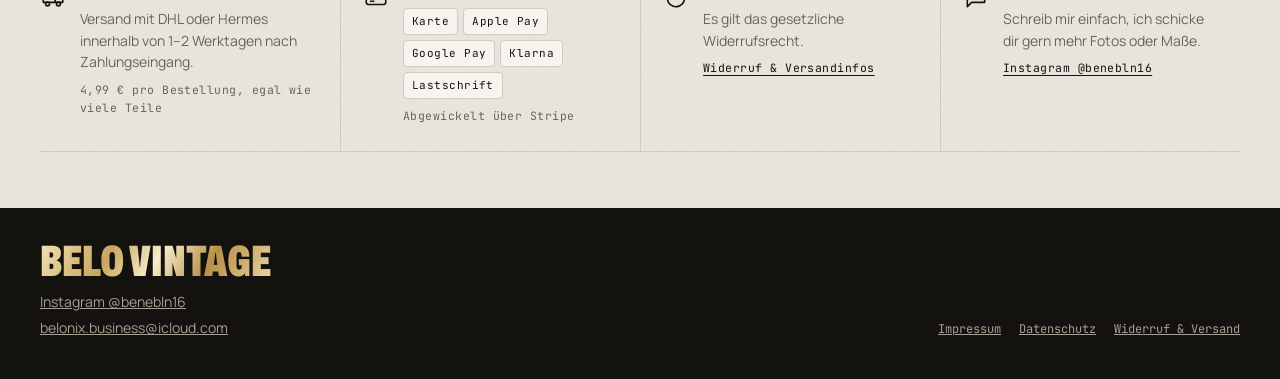
==== commit 16875a4f: "Refresh favicon cache version" ====
--- a/index.html
+++ b/index.html
@@ -6,7 +6,7 @@
 <title>Vintage Shop</title>
 <meta name="description" content="Handverlesene Vintage- und Streetwear-Teile. Jedes Teil gibt es nur einmal.">
 <meta name="theme-color" content="#14120F">
-<link rel="icon" type="image/svg+xml" href="/favicon.svg?v=20261013-1">
+<link rel="icon" type="image/svg+xml" href="/favicon.svg?v=20261013-2">
 <meta property="og:type" content="website">
 <meta property="og:site_name" content="BELO VINTAGE">
 <meta property="og:title" content="BELO VINTAGE – Vintage &amp; Streetwear">
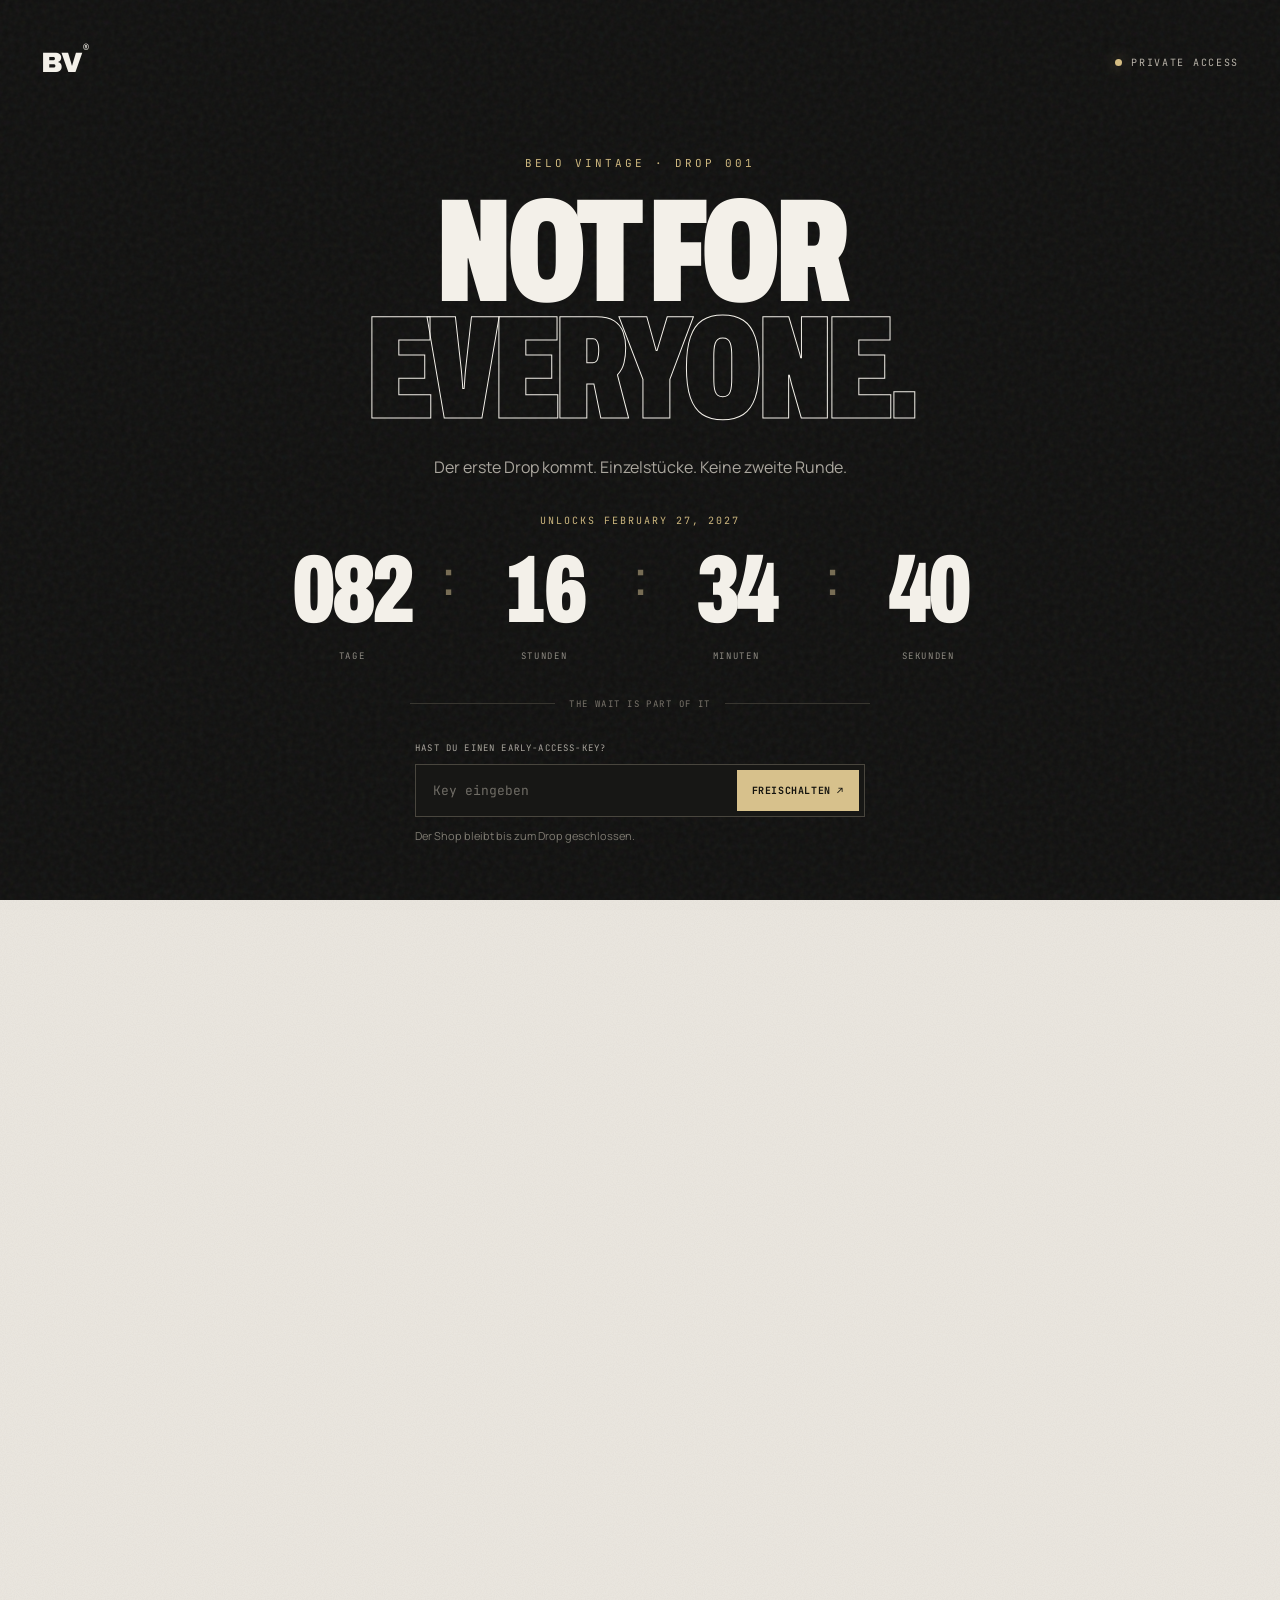
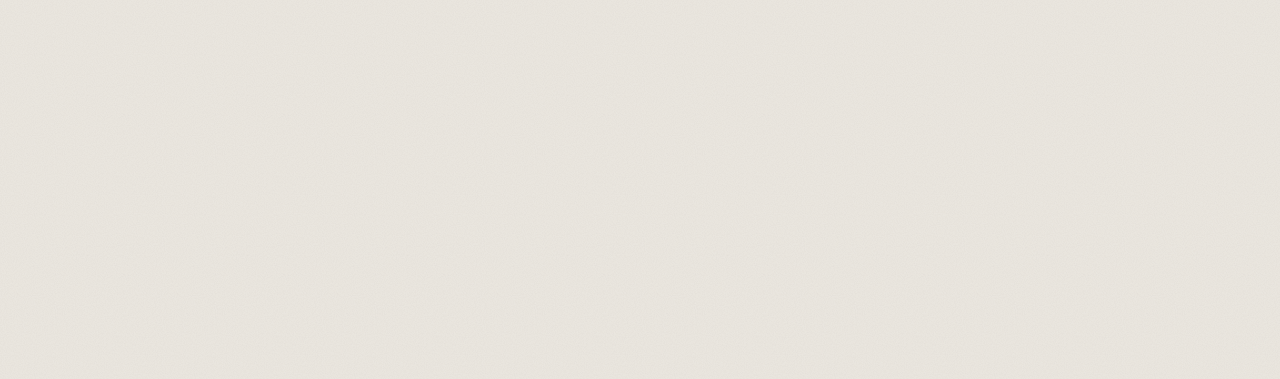
==== commit d99bd1c8: "Lock Belo Vintage until Drop 001 with early access" ====
--- a/index.html
+++ b/index.html
@@ -6,6 +6,7 @@
 <title>Vintage Shop</title>
 <meta name="description" content="Handverlesene Vintage- und Streetwear-Teile. Jedes Teil gibt es nur einmal.">
 <meta name="theme-color" content="#14120F">
+<script>document.documentElement.classList.add("drop-lock-pending");</script>
 <link rel="icon" type="image/svg+xml" href="/favicon.svg?v=20261013-2">
 <meta property="og:type" content="website">
 <meta property="og:site_name" content="BELO VINTAGE">
@@ -21,7 +22,31 @@
 <link rel="stylesheet" href="https://fonts.googleapis.com/css2?family=Archivo:wdth,wght@62..125,500;62..125,700;62..125,900&family=Manrope:wght@400;500;600;700&family=JetBrains+Mono:wght@400;500&display=swap">
 <link rel="stylesheet" href="style.css?v=20261013-9">
 </head>
-<body>
+<body class="drop-locked">
+
+<section id="drop-lock" aria-labelledby="lock-title">
+  <div class="lock-grain" aria-hidden="true"></div>
+  <div class="lock-top"><span class="lock-mark">BV<span>®</span></span><span class="lock-status"><i></i> PRIVATE ACCESS</span></div>
+  <div class="lock-main">
+    <p class="lock-kicker">BELO VINTAGE · DROP 001</p>
+    <h1 id="lock-title">NOT FOR<br><span>EVERYONE.</span></h1>
+    <p class="lock-copy">Der erste Drop kommt. Einzelstücke. Keine zweite Runde.</p>
+    <div class="lock-date-label">UNLOCKS FEBRUARY 27, 2027</div>
+    <div class="lock-clock" aria-label="Countdown bis zum ersten Drop">
+      <div><strong id="cd-days">000</strong><span>TAGE</span></div><b class="clock-colon">:</b>
+      <div><strong id="cd-hours">00</strong><span>STUNDEN</span></div><b class="clock-colon">:</b>
+      <div><strong id="cd-minutes">00</strong><span>MINUTEN</span></div><b class="clock-colon">:</b>
+      <div><strong id="cd-seconds">00</strong><span>SEKUNDEN</span></div>
+    </div>
+    <div class="lock-rule"><span></span><i>THE WAIT IS PART OF IT</i><span></span></div>
+    <form id="early-form" class="early-form">
+      <label for="early-key">HAST DU EINEN EARLY-ACCESS-KEY?</label>
+      <div class="early-input-row"><input id="early-key" name="key" type="password" placeholder="Key eingeben" autocomplete="off" required maxlength="80"><button type="submit">FREISCHALTEN <span>↗</span></button></div>
+      <p id="early-status" role="status" aria-live="polite">Der Shop bleibt bis zum Drop geschlossen.</p>
+    </form>
+  </div>
+  <div class="lock-bottom"><span>BELO VINTAGE</span><span>EST. 2026</span><span>BERLIN · WORLDWIDE</span></div>
+</section>
 
 <div class="drops">
   <a class="drops-live" href="#shop"><i aria-hidden="true"></i><span class="lv" id="lv" hidden><b id="live-v">0</b> im Shop</span><span class="lv-sep" id="lv-sep" hidden></span><span><b id="drops-n">0</b> <span class="hide-s">Teile</span> verfügbar</span></a>
@@ -211,6 +236,20 @@
 
 <div class="toast" id="toast" role="status" aria-live="polite"></div>
 
+<script>
+(function(){
+  const target=Date.UTC(2027,1,26,23,0,0);
+  const pad=(n,len=2)=>String(n).padStart(len,"0");
+  function tick(){let ms=Math.max(0,target-Date.now());const d=Math.floor(ms/86400000);ms%=86400000;const hr=Math.floor(ms/3600000);ms%=3600000;const min=Math.floor(ms/60000);ms%=60000;const sec=Math.floor(ms/1000);
+    document.getElementById("cd-days").textContent=pad(d,3);document.getElementById("cd-hours").textContent=pad(hr);document.getElementById("cd-minutes").textContent=pad(min);document.getElementById("cd-seconds").textContent=pad(sec);
+    if(target-Date.now()<=0){unlock("Der erste Drop ist jetzt geöffnet.");document.getElementById("early-form").hidden=true;}
+  }
+  function unlock(message){document.body.classList.remove("drop-locked");document.documentElement.classList.remove("drop-lock-pending");sessionStorage.setItem("belo_drop_access","1");const s=document.getElementById("early-status");if(s)s.textContent=message;}
+  if(sessionStorage.getItem("belo_drop_access")==="1"){document.body.classList.remove("drop-locked");document.documentElement.classList.remove("drop-lock-pending");}
+  document.getElementById("early-form").addEventListener("submit",function(e){e.preventDefault();const key=document.getElementById("early-key").value.trim();const status=document.getElementById("early-status");if(key.toUpperCase()==="BELOEARLY27"){unlock("Access granted. Willkommen bei BELO VINTAGE.");}else{status.textContent="Dieser Key ist nicht gültig. Versuch es erneut.";status.classList.add("is-error");}});
+  tick();setInterval(tick,1000);
+})();
+</script>
 <script src="produkte.js?v=20261013-8"></script>
 <script src="app.js?v=20261013-9"></script>
 </body>
--- a/style.css
+++ b/style.css
@@ -322,3 +322,41 @@
 .coupon-status{margin:8px 0 0;font-size:12px;color:var(--muted)}
 .coupon-status.success{color:var(--good);font-weight:700}
 .coupon-status.error{color:var(--bad)}
+
+
+/* ===== DROP 001 LOCK SCREEN ===== */
+html.drop-lock-pending body{overflow:hidden}
+body.drop-locked{overflow:hidden}
+body.drop-locked > :not(#drop-lock){visibility:hidden!important;pointer-events:none!important}
+#drop-lock{position:fixed;inset:0;z-index:99999;overflow:auto;display:flex;flex-direction:column;justify-content:space-between;min-height:100vh;min-height:100dvh;padding:clamp(20px,3.2vw,48px);background:#10100f;color:#f3f0e9;font-family:var(--body);isolation:isolate}
+#drop-lock[hidden]{display:none}
+.lock-grain{position:absolute;inset:0;z-index:-1;pointer-events:none;opacity:.18;background-image:url("data:image/svg+xml,%3Csvg viewBox='0 0 180 180' xmlns='http://www.w3.org/2000/svg'%3E%3Cfilter id='n'%3E%3CfeTurbulence type='fractalNoise' baseFrequency='.9' numOctaves='3' stitchTiles='stitch'/%3E%3C/filter%3E%3Crect width='100%25' height='100%25' filter='url(%23n)' opacity='.32'/%3E%3C/svg%3E")}
+.lock-top,.lock-bottom{display:flex;align-items:center;justify-content:space-between;gap:16px;font-family:var(--mono);font-size:10px;letter-spacing:.17em}
+.lock-mark{font-family:var(--display);font-weight:900;font-size:28px;letter-spacing:-.08em}.lock-mark span{font:10px var(--mono);vertical-align:top;letter-spacing:0;margin-left:3px}
+.lock-status{display:flex;align-items:center;gap:9px;color:#b7b2a8}.lock-status i{width:7px;height:7px;border-radius:50%;background:#d5bd83;box-shadow:0 0 15px #d5bd8380}
+.lock-main{width:min(100%,1000px);margin:auto; padding:clamp(44px,8vh,100px) 0;text-align:center}
+.lock-kicker{font:11px var(--mono);letter-spacing:.27em;color:#cdb77f;margin:0 0 24px}
+.lock-main h1{font-family:var(--display);font-weight:900;font-stretch:62%;font-size:clamp(58px,11.5vw,150px);line-height:.79;letter-spacing:-.045em;margin:0;text-transform:uppercase}
+.lock-main h1 span{color:transparent;-webkit-text-stroke:1px #f3f0e9}
+.lock-copy{color:#aaa69e;font-size:clamp(13px,1.4vw,16px);margin:28px 0 34px}
+.lock-date-label{font:10px var(--mono);letter-spacing:.2em;color:#cdb77f;margin-bottom:15px}
+.lock-clock{display:flex;align-items:center;justify-content:center;gap:clamp(8px,2.2vw,26px);margin:0 auto;width:fit-content;max-width:100%}
+.lock-clock>div{display:flex;flex-direction:column;align-items:center;min-width:clamp(54px,10vw,125px)}
+.lock-clock strong{font-family:var(--display);font-stretch:65%;font-weight:900;font-size:clamp(36px,7.8vw,96px);line-height:1;letter-spacing:-.04em;font-variant-numeric:tabular-nums}
+.lock-clock div span{font:9px var(--mono);letter-spacing:.18em;color:#8e8a82;margin-top:12px}
+.clock-colon{font-family:var(--display);font-size:clamp(24px,4vw,48px);font-weight:500;color:#776d55;align-self:flex-start;margin-top:0}
+.lock-rule{display:flex;align-items:center;gap:14px;width:min(100%,460px);margin:36px auto 32px;color:#79746b;font:9px var(--mono);letter-spacing:.16em}
+.lock-rule span{height:1px;background:#383630;flex:1}
+.lock-rule i{font-style:normal;white-space:nowrap}
+.early-form{width:min(100%,450px);margin:0 auto;text-align:left}
+.early-form label{display:block;font:9px var(--mono);letter-spacing:.13em;color:#aaa69e;margin-bottom:10px}
+.early-input-row{display:flex;border:1px solid #49463e;background:#171715;padding:5px;gap:6px}
+.early-input-row input{min-width:0;flex:1;background:transparent;border:0;outline:0;color:#f3f0e9;padding:12px;font:13px var(--mono)}
+.early-input-row input::placeholder{color:#706d66}
+.early-input-row button{background:#d7c18c;color:#15140f;border:0;padding:0 15px;font:10px var(--mono);letter-spacing:.06em;font-weight:700;cursor:pointer;white-space:nowrap}
+.early-input-row button:hover{background:#f0dfae}
+.early-form #early-status{font-size:11px;color:#7f7b72;min-height:17px;margin:10px 0 0}
+.early-form #early-status.is-error{color:#e5a49b}
+.lock-bottom{color:#77736b;border-top:1px solid #302f2a;padding-top:16px}
+@media(max-width:520px){#drop-lock{padding:20px}.lock-main{padding:48px 0}.lock-main h1{font-size:clamp(56px,15vw,86px)}.lock-clock{gap:5px}.lock-clock>div{min-width:0;flex:1}.lock-clock strong{font-size:clamp(30px,9vw,48px)}.lock-clock div span{font-size:7px;letter-spacing:.1em}.clock-colon{font-size:24px}.lock-bottom{font-size:8px;letter-spacing:.08em}.early-input-row button{padding:0 10px;font-size:9px}}
+@media(prefers-reduced-motion:reduce){.lock-status i{box-shadow:none}}
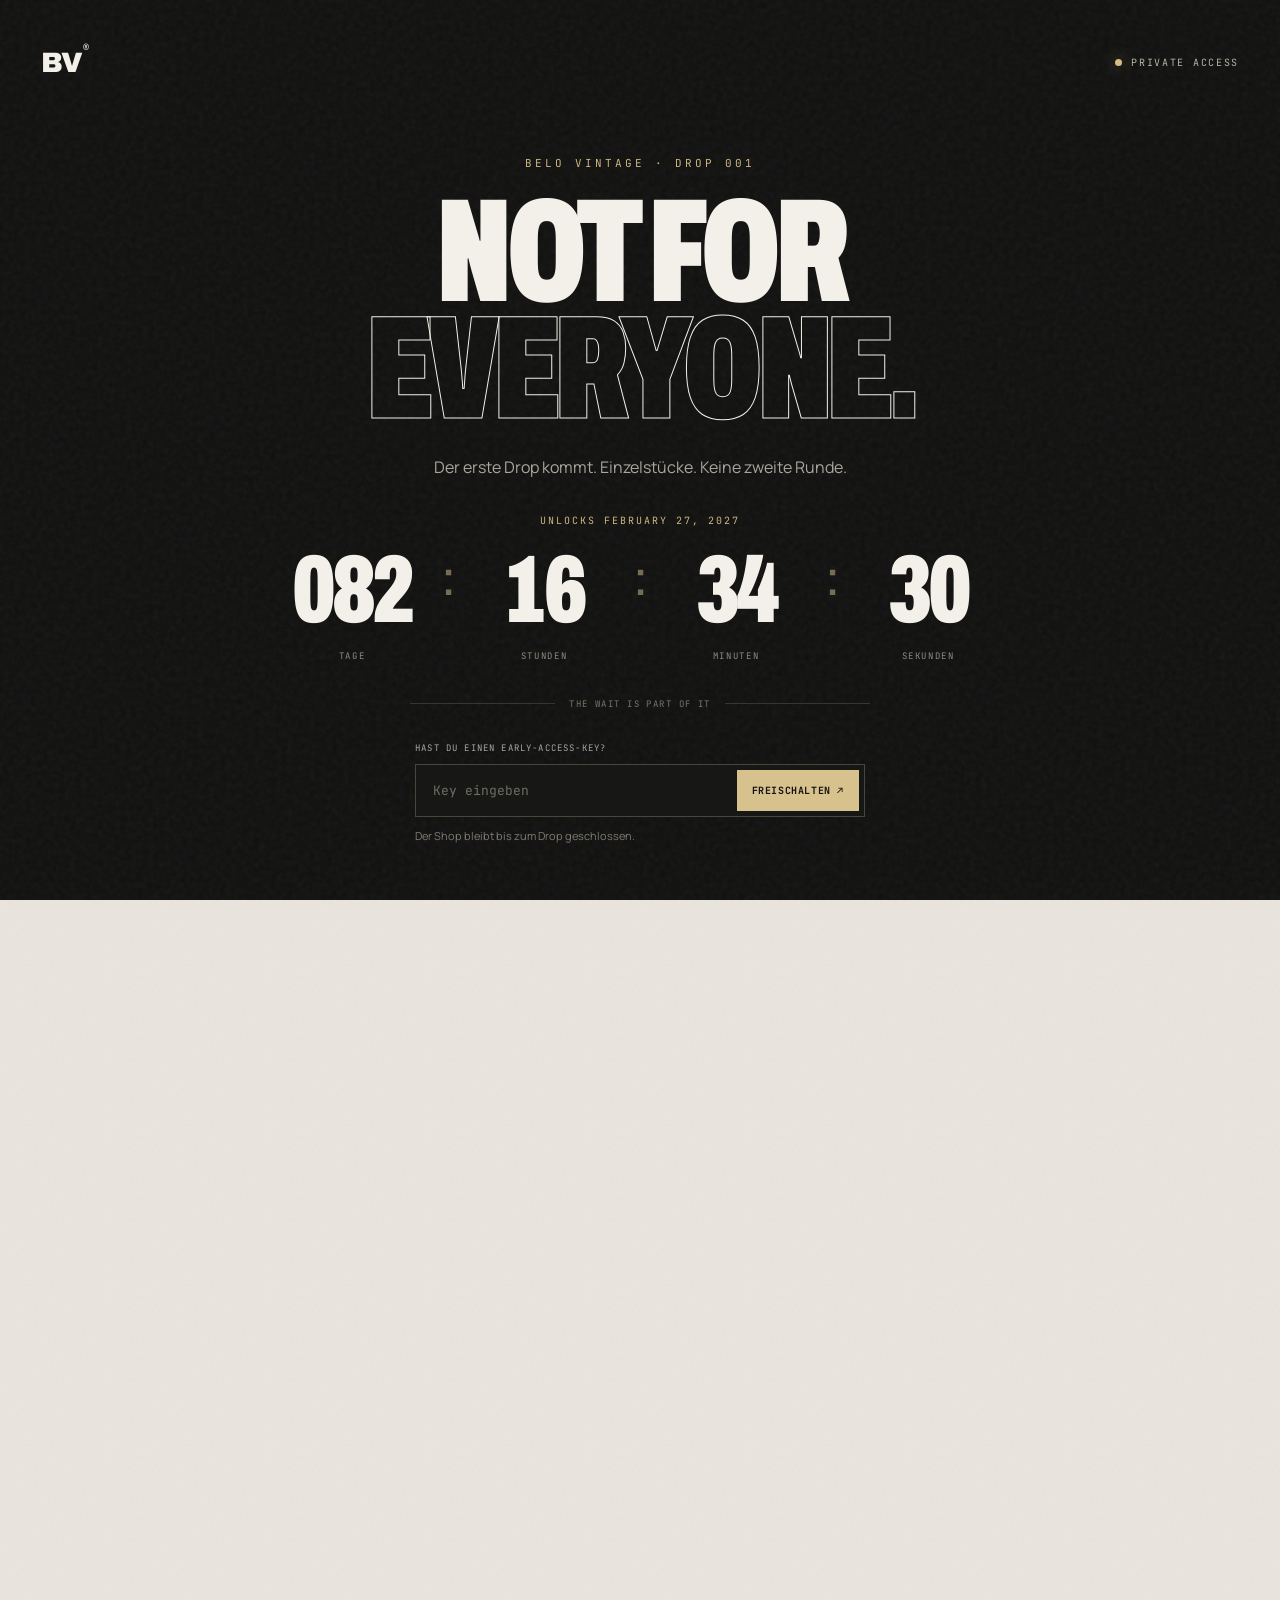
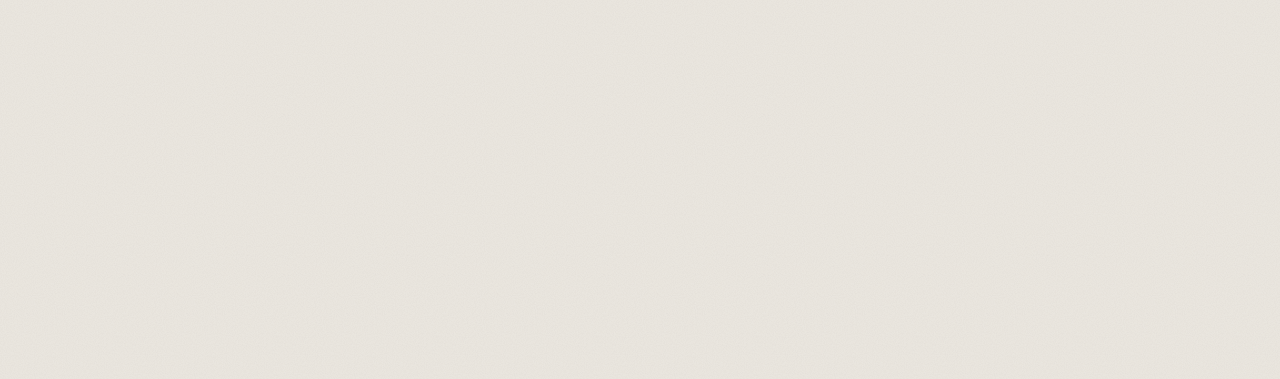
==== commit c9b3823a: "Fix early access unlock overlay" ====
--- a/index.html
+++ b/index.html
@@ -244,8 +244,8 @@
     document.getElementById("cd-days").textContent=pad(d,3);document.getElementById("cd-hours").textContent=pad(hr);document.getElementById("cd-minutes").textContent=pad(min);document.getElementById("cd-seconds").textContent=pad(sec);
     if(target-Date.now()<=0){unlock("Der erste Drop ist jetzt geöffnet.");document.getElementById("early-form").hidden=true;}
   }
-  function unlock(message){document.body.classList.remove("drop-locked");document.documentElement.classList.remove("drop-lock-pending");sessionStorage.setItem("belo_drop_access","1");const s=document.getElementById("early-status");if(s)s.textContent=message;}
-  if(sessionStorage.getItem("belo_drop_access")==="1"){document.body.classList.remove("drop-locked");document.documentElement.classList.remove("drop-lock-pending");}
+  function unlock(message){document.body.classList.remove("drop-locked");document.documentElement.classList.remove("drop-lock-pending");sessionStorage.setItem("belo_drop_access","1");document.getElementById("drop-lock").hidden=true;const s=document.getElementById("early-status");if(s)s.textContent=message;}
+  if(sessionStorage.getItem("belo_drop_access")==="1"){document.body.classList.remove("drop-locked");document.documentElement.classList.remove("drop-lock-pending");document.getElementById("drop-lock").hidden=true;}
   document.getElementById("early-form").addEventListener("submit",function(e){e.preventDefault();const key=document.getElementById("early-key").value.trim();const status=document.getElementById("early-status");if(key.toUpperCase()==="BELOEARLY27"){unlock("Access granted. Willkommen bei BELO VINTAGE.");}else{status.textContent="Dieser Key ist nicht gültig. Versuch es erneut.";status.classList.add("is-error");}});
   tick();setInterval(tick,1000);
 })();
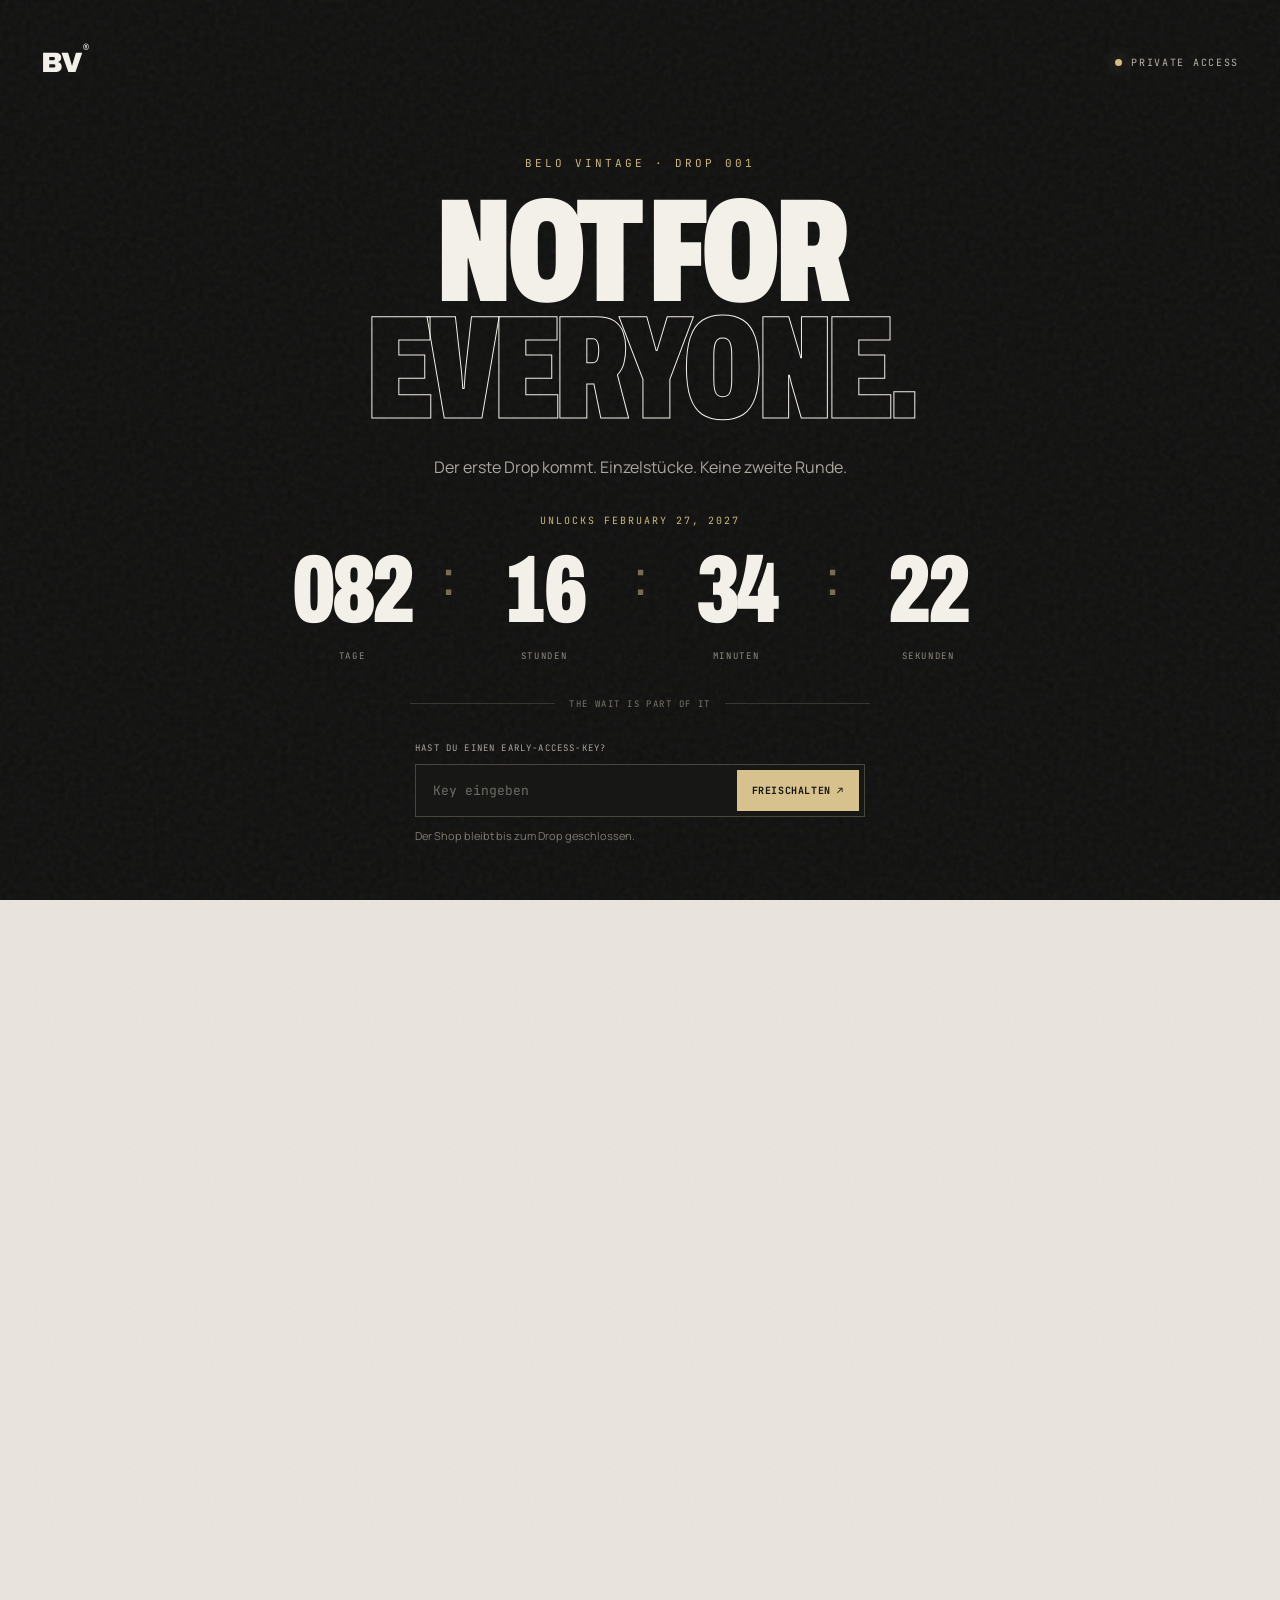
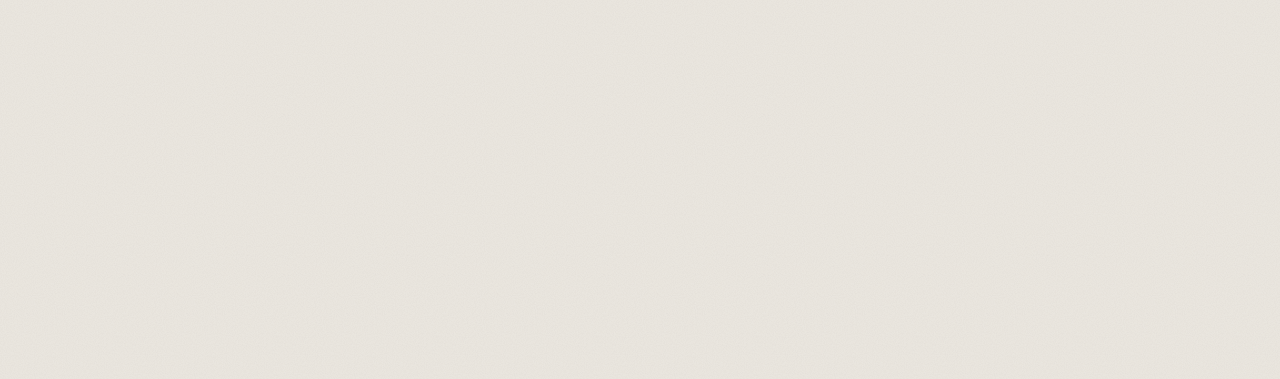
==== commit c56813ed: "Use a stronger early access key" ====
--- a/index.html
+++ b/index.html
@@ -246,7 +246,7 @@
   }
   function unlock(message){document.body.classList.remove("drop-locked");document.documentElement.classList.remove("drop-lock-pending");sessionStorage.setItem("belo_drop_access","1");document.getElementById("drop-lock").hidden=true;const s=document.getElementById("early-status");if(s)s.textContent=message;}
   if(sessionStorage.getItem("belo_drop_access")==="1"){document.body.classList.remove("drop-locked");document.documentElement.classList.remove("drop-lock-pending");document.getElementById("drop-lock").hidden=true;}
-  document.getElementById("early-form").addEventListener("submit",function(e){e.preventDefault();const key=document.getElementById("early-key").value.trim();const status=document.getElementById("early-status");if(key.toUpperCase()==="BELOEARLY27"){unlock("Access granted. Willkommen bei BELO VINTAGE.");}else{status.textContent="Dieser Key ist nicht gültig. Versuch es erneut.";status.classList.add("is-error");}});
+  document.getElementById("early-form").addEventListener("submit",function(e){e.preventDefault();const key=document.getElementById("early-key").value.trim();const status=document.getElementById("early-status");if(key.toUpperCase()==="BV-27F9-XQ8M-4KZT-P6WN-9R2C-H7YD"){unlock("Access granted. Willkommen bei BELO VINTAGE.");}else{status.textContent="Dieser Key ist nicht gültig. Versuch es erneut.";status.classList.add("is-error");}});
   tick();setInterval(tick,1000);
 })();
 </script>
